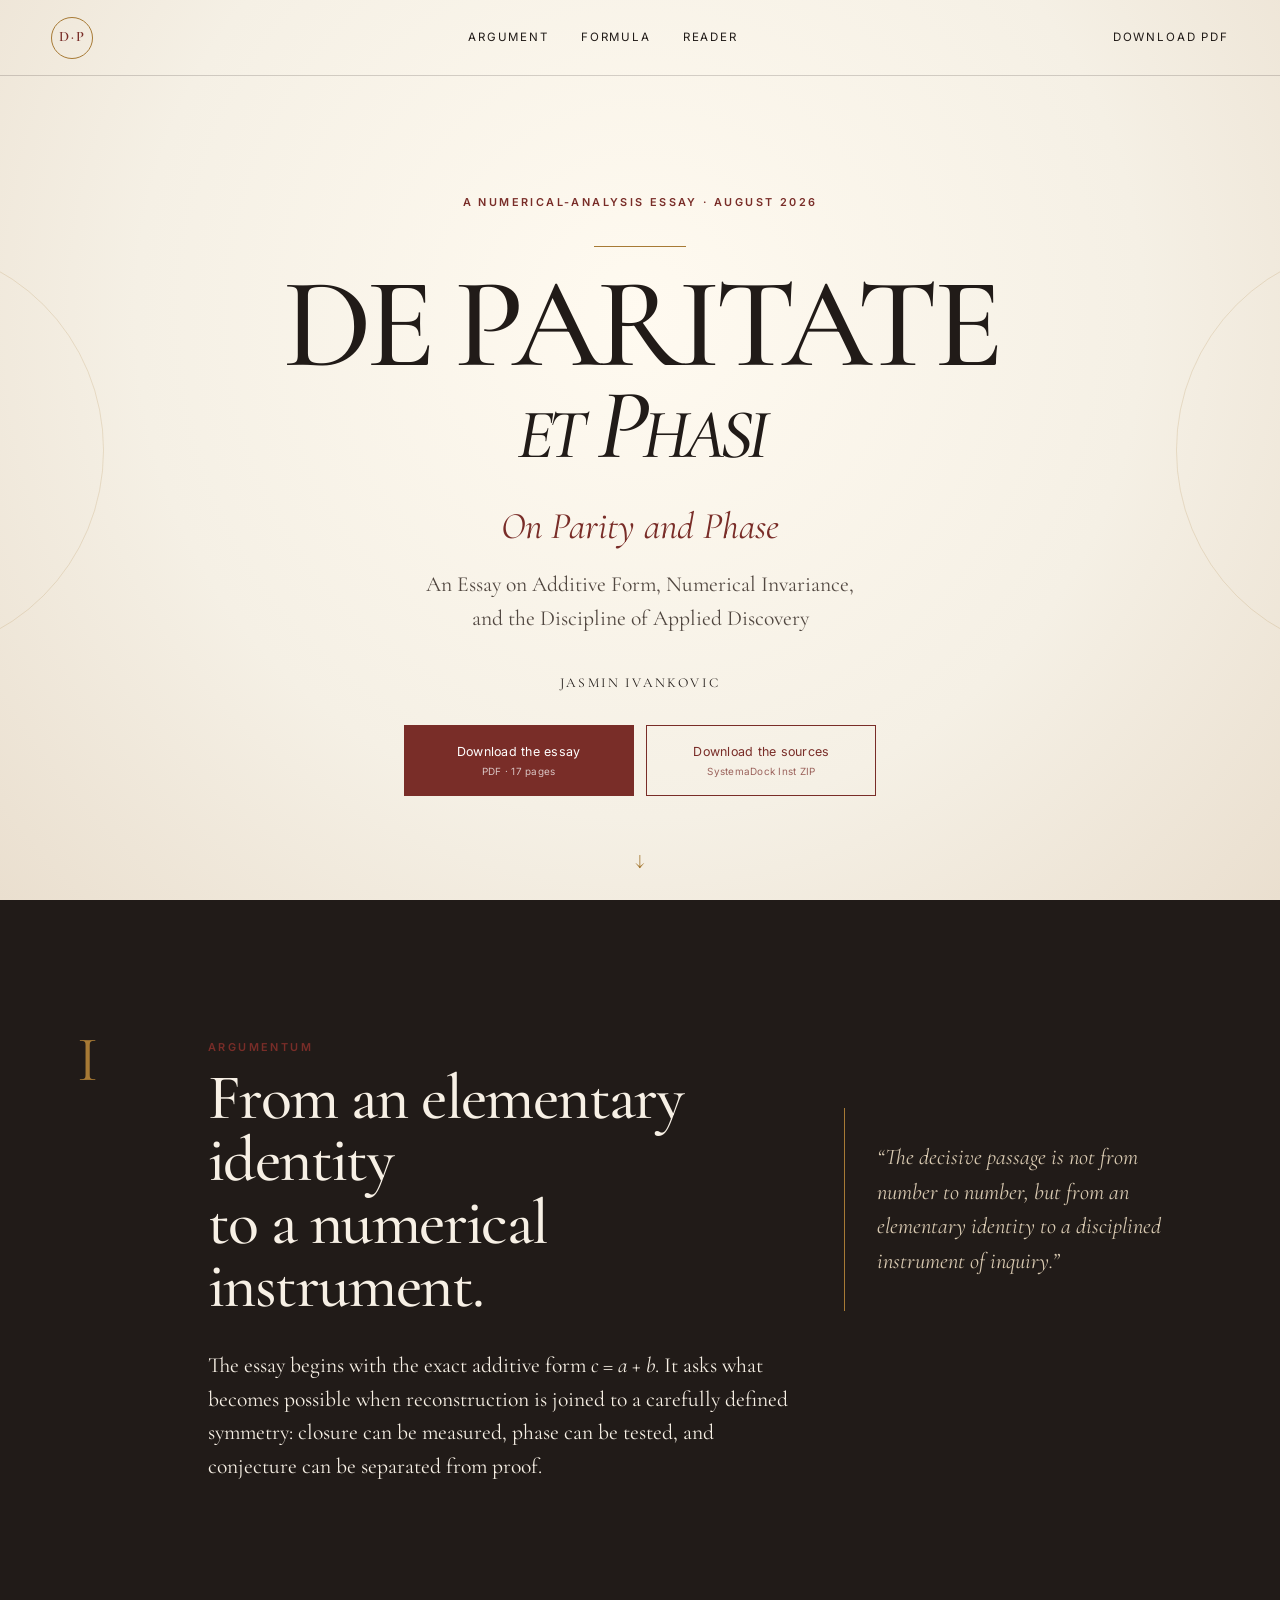
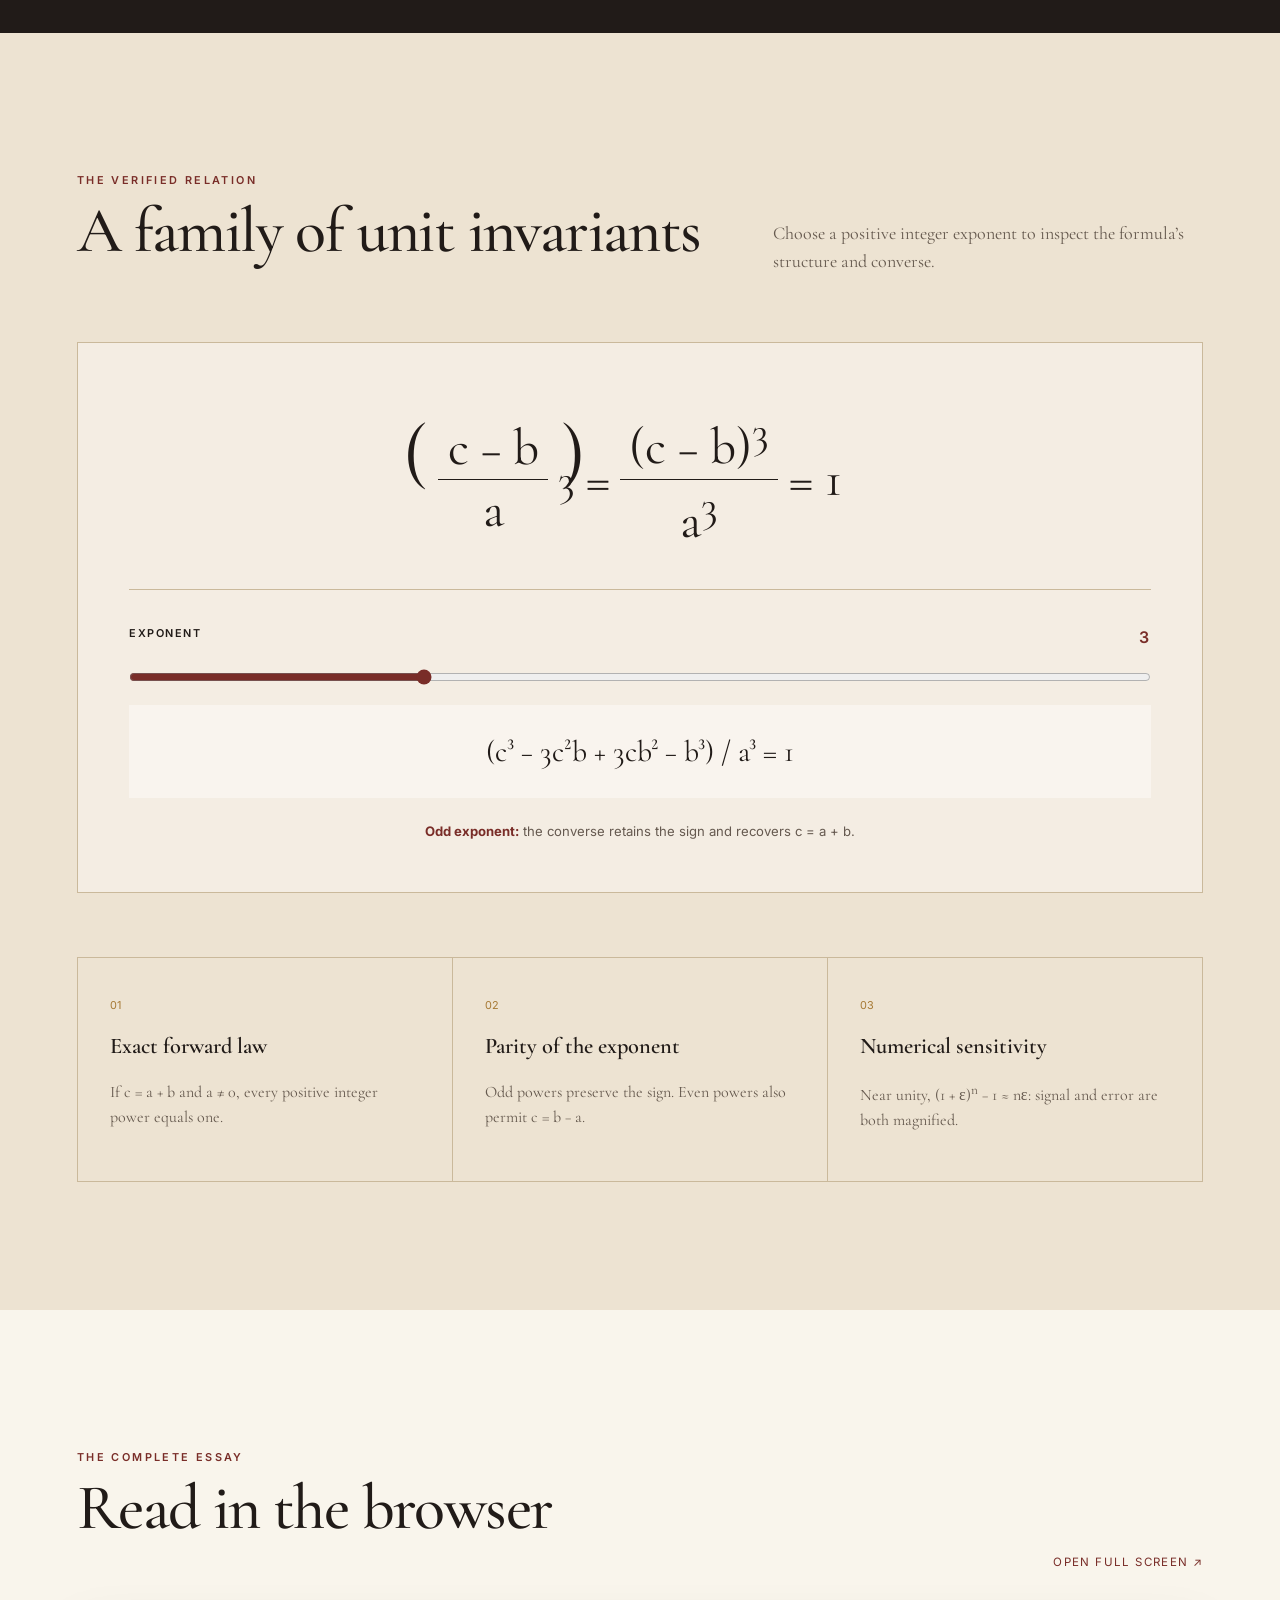
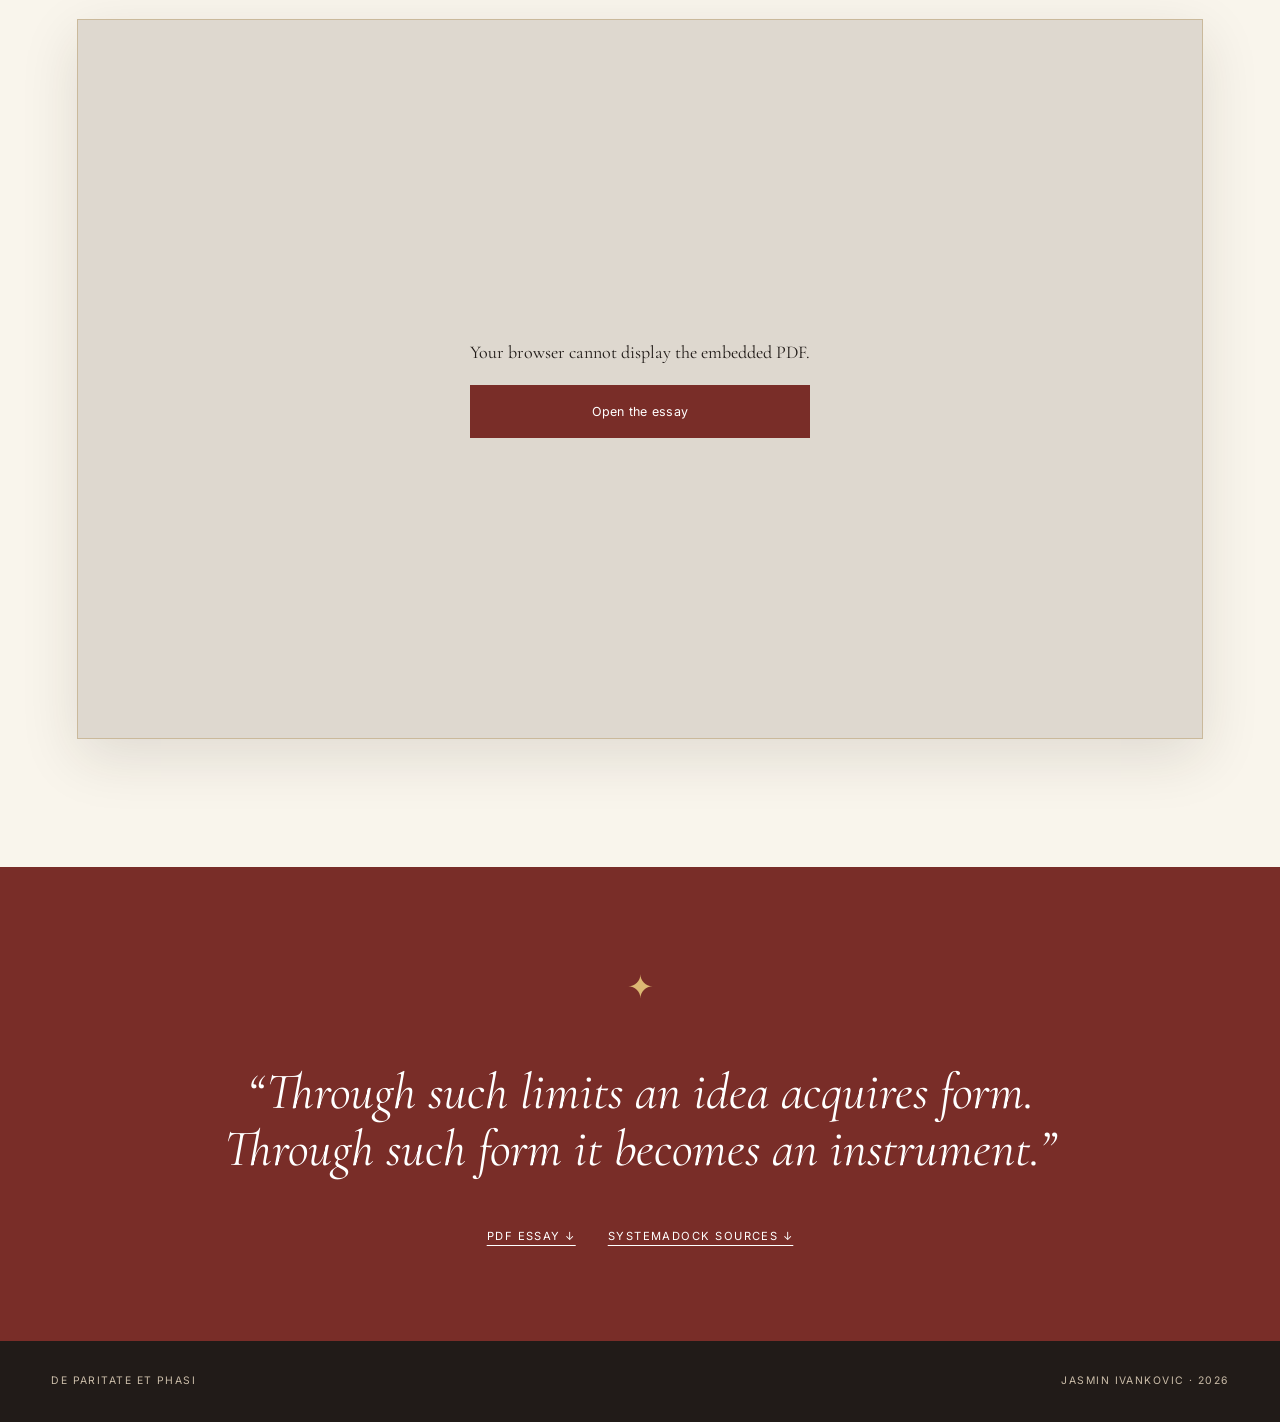
==== index.html @ 32608261 "Publish classical essay reader" ====
<!doctype html>
<html lang="en">
<head>
  <meta charset="utf-8" />
  <meta name="viewport" content="width=device-width, initial-scale=1" />
  <meta name="description" content="De Paritate et Phasi — a numerical-analysis essay by Jasmin Ivankovic." />
  <title>De Paritate et Phasi · Jasmin Ivankovic</title>
  <link rel="stylesheet" href="styles.css" />
</head>
<body>
  <a class="skip" href="#main">Skip to essay</a>
  <header class="masthead">
    <a class="seal" href="#top" aria-label="Return to top">D·P</a>
    <nav aria-label="Primary navigation">
      <a href="#argument">Argument</a>
      <a href="#formula">Formula</a>
      <a href="#reader">Reader</a>
    </nav>
    <a class="small-download" href="De-Paritate-et-Phasi.pdf" download>Download PDF</a>
  </header>

  <main id="main">
    <section class="hero" id="top">
      <p class="eyebrow">A numerical-analysis essay · August 2026</p>
      <div class="rule" aria-hidden="true"></div>
      <h1>De Paritate<br><span>et Phasi</span></h1>
      <p class="translation">On Parity and Phase</p>
      <p class="subtitle">An Essay on Additive Form, Numerical Invariance,<br class="desktop-only" /> and the Discipline of Applied Discovery</p>
      <p class="author">Jasmin Ivankovic</p>
      <div class="hero-actions">
        <a class="button primary" href="De-Paritate-et-Phasi.pdf" download>
          <span>Download the essay</span><small>PDF · 17 pages</small>
        </a>
        <a class="button secondary" href="De-Paritate-et-Phasi_Inst.zip" download>
          <span>Download the sources</span><small>SystemaDock Inst ZIP</small>
        </a>
      </div>
      <a class="scroll-cue" href="#argument" aria-label="Continue to the argument">↓</a>
    </section>

    <section class="argument section" id="argument">
      <div class="section-number">I</div>
      <div class="section-copy">
        <p class="eyebrow">Argumentum</p>
        <h2>From an elementary identity<br />to a numerical instrument.</h2>
        <p class="lead">The essay begins with the exact additive form <em>c = a + b</em>. It asks what becomes possible when reconstruction is joined to a carefully defined symmetry: closure can be measured, phase can be tested, and conjecture can be separated from proof.</p>
      </div>
      <blockquote>
        “The decisive passage is not from number to number, but from an elementary identity to a disciplined instrument of inquiry.”
      </blockquote>
    </section>

    <section class="formula-section section" id="formula">
      <div class="formula-heading">
        <div>
          <p class="eyebrow">The verified relation</p>
          <h2>A family of unit invariants</h2>
        </div>
        <p>Choose a positive integer exponent to inspect the formula’s structure and converse.</p>
      </div>

      <div class="formula-card">
        <div class="formula-display" aria-live="polite">
          <span class="fraction paren"><span>c − b</span><span>a</span></span><sup id="power-label">n</sup>
          <span>=</span>
          <span class="fraction"><span>(c − b)<sup id="power-label-2">n</sup></span><span>a<sup id="power-label-3">n</sup></span></span>
          <span>= 1</span>
        </div>
        <div class="explorer">
          <label for="power">Exponent <output id="power-output" for="power">3</output></label>
          <input id="power" type="range" min="1" max="8" value="3" step="1" />
          <div class="expansion" id="expansion">(c³ − 3c²b + 3cb² − b³) / a³ = 1</div>
          <div class="verdict" id="verdict"><strong>Odd exponent:</strong> the converse retains the sign and recovers c = a + b.</div>
        </div>
      </div>

      <div class="principles">
        <article><span>01</span><h3>Exact forward law</h3><p>If c = a + b and a ≠ 0, every positive integer power equals one.</p></article>
        <article><span>02</span><h3>Parity of the exponent</h3><p>Odd powers preserve the sign. Even powers also permit c = b − a.</p></article>
        <article><span>03</span><h3>Numerical sensitivity</h3><p>Near unity, (1 + ε)<sup>n</sup> − 1 ≈ nε: signal and error are both magnified.</p></article>
      </div>
    </section>

    <section class="reader-section section" id="reader">
      <div class="reader-heading">
        <div><p class="eyebrow">The complete essay</p><h2>Read in the browser</h2></div>
        <a class="text-link" href="De-Paritate-et-Phasi.pdf" target="_blank" rel="noopener">Open full screen ↗</a>
      </div>
      <div class="reader-shell">
        <object data="De-Paritate-et-Phasi.pdf#view=FitH" type="application/pdf" aria-label="De Paritate et Phasi essay PDF">
          <div class="reader-fallback">
            <p>Your browser cannot display the embedded PDF.</p>
            <a class="button primary" href="De-Paritate-et-Phasi.pdf">Open the essay</a>
          </div>
        </object>
      </div>
    </section>

    <section class="closing section">
      <div class="ornament" aria-hidden="true">✦</div>
      <p>“Through such limits an idea acquires form.<br />Through such form it becomes an instrument.”</p>
      <div class="closing-actions">
        <a href="De-Paritate-et-Phasi.pdf" download>PDF Essay ↓</a>
        <a href="De-Paritate-et-Phasi_Inst.zip" download>SystemaDock Sources ↓</a>
      </div>
    </section>
  </main>

  <footer>
    <span>De Paritate et Phasi</span>
    <span>Jasmin Ivankovic · 2026</span>
  </footer>
  <script src="script.js"></script>
</body>
</html>
---- styles.css ----
@import url('https://fonts.googleapis.com/css2?family=Cormorant+Garamond:ital,wght@0,400;0,500;0,600;1,400;1,500&family=Inter:wght@400;500;600&display=swap');

:root{--paper:#f5f0e5;--paper-2:#ede3d2;--ink:#211b18;--red:#792d28;--gold:#a77a35;--line:#cab99b;--serif:'Cormorant Garamond',Georgia,serif;--sans:Inter,Arial,sans-serif}
*{box-sizing:border-box}html{scroll-behavior:smooth}body{margin:0;background:var(--paper);color:var(--ink);font-family:var(--serif);font-size:18px;line-height:1.55}.skip{position:fixed;left:1rem;top:-5rem;background:var(--ink);color:white;padding:.7rem 1rem;z-index:99}.skip:focus{top:1rem}a{color:inherit}.masthead{height:76px;display:flex;align-items:center;justify-content:space-between;padding:0 4vw;border-bottom:1px solid rgba(33,27,24,.18);position:absolute;top:0;width:100%;z-index:5;font-family:var(--sans);font-size:.72rem;text-transform:uppercase;letter-spacing:.16em}.masthead nav{display:flex;gap:2rem}.masthead nav a,.small-download{text-decoration:none}.masthead nav a:hover,.small-download:hover{color:var(--red)}.seal{display:grid;place-items:center;width:42px;height:42px;border:1px solid var(--gold);border-radius:50%;text-decoration:none;font-family:var(--serif);font-weight:600;font-size:.9rem;color:var(--red)}
.hero{min-height:100svh;padding:9rem 7vw 4rem;display:flex;flex-direction:column;align-items:center;text-align:center;justify-content:center;position:relative;background:radial-gradient(circle at 50% 35%,#fffaf0 0,var(--paper) 58%,#eadfcf 100%);overflow:hidden}.hero:before,.hero:after{content:'';position:absolute;width:32vw;height:32vw;border:1px solid rgba(167,122,53,.18);border-radius:50%;top:50%;transform:translateY(-50%)}.hero:before{left:-24vw}.hero:after{right:-24vw}.eyebrow{font-family:var(--sans);text-transform:uppercase;letter-spacing:.22em;font-size:.68rem;color:var(--red);font-weight:600}.rule{width:92px;border-top:1px solid var(--gold);margin:1.5rem 0 2rem}.hero h1{font-size:clamp(4.2rem,10vw,9rem);font-weight:500;line-height:.72;letter-spacing:-.045em;margin:0;text-transform:uppercase;font-variant:small-caps}.hero h1 span{font-size:.78em;font-style:italic;text-transform:none}.translation{font-size:clamp(1.6rem,3vw,2.35rem);font-style:italic;margin:2.1rem 0 .8rem;color:var(--red)}.subtitle{font-size:clamp(1rem,1.7vw,1.35rem);max-width:750px;margin:0;color:#514740}.author{text-transform:uppercase;letter-spacing:.16em;font-size:.85rem;margin:2.3rem 0 2rem}.hero-actions{display:flex;gap:.8rem;justify-content:center;flex-wrap:wrap}.button{min-width:230px;padding:1rem 1.3rem;text-decoration:none;border:1px solid var(--red);display:flex;flex-direction:column;font-family:var(--sans);font-size:.78rem;letter-spacing:.02em;transition:.2s ease}.button small{font-size:.62rem;opacity:.72;margin-top:.18rem}.button.primary{background:var(--red);color:#fff}.button.secondary{color:var(--red)}.button:hover{transform:translateY(-2px);box-shadow:0 8px 24px rgba(55,35,25,.12)}.scroll-cue{position:absolute;bottom:1.4rem;text-decoration:none;font-size:1.4rem;color:var(--gold)}
.section{padding:8rem max(6vw,calc((100vw - 1200px)/2))}.argument{display:grid;grid-template-columns:80px 1.3fr .8fr;gap:4vw;align-items:start;background:#211b18;color:#f7f0e5}.section-number{font-size:4rem;color:var(--gold);line-height:1}.section h2{font-weight:500;font-size:clamp(2.6rem,5vw,4.6rem);line-height:.98;margin:.5rem 0 2rem;letter-spacing:-.025em}.lead{font-size:1.35rem;max-width:680px}.argument blockquote{margin:5rem 0 0;padding:2rem 0 2rem 2rem;border-left:1px solid var(--gold);font-size:1.4rem;font-style:italic;color:#d8c9b1}
.formula-section{background:var(--paper-2)}.formula-heading,.reader-heading{display:flex;justify-content:space-between;align-items:end;gap:2rem;margin-bottom:3rem}.formula-heading>p{max-width:430px;color:#665a4f}.formula-card{border:1px solid var(--line);background:rgba(255,255,255,.36);padding:clamp(1.3rem,4vw,3.3rem)}.formula-display{display:flex;align-items:center;justify-content:center;gap:.65rem;font-size:clamp(1.6rem,4vw,3.5rem);padding:1rem 0 2.5rem;border-bottom:1px solid var(--line);white-space:nowrap}.fraction{display:inline-flex;flex-direction:column;text-align:center;line-height:1.05}.fraction>span:first-child{border-bottom:1px solid;padding:0 .18em .08em}.fraction>span:last-child{padding-top:.08em}.paren:before{content:'(';font-size:1.55em;position:absolute;transform:translate(-.45em,-.1em)}.paren:after{content:')';font-size:1.55em;position:absolute;transform:translate(1.55em,-.1em)}.explorer{padding-top:2.2rem;font-family:var(--sans)}.explorer label{display:flex;justify-content:space-between;text-transform:uppercase;letter-spacing:.14em;font-size:.68rem;font-weight:600}.explorer output{color:var(--red);font-size:1rem}.explorer input{width:100%;accent-color:var(--red);margin:1.2rem 0}.expansion{font-family:var(--serif);font-size:clamp(1.2rem,2.5vw,1.85rem);text-align:center;padding:1.5rem;background:rgba(255,255,255,.38)}.verdict{margin-top:1.4rem;text-align:center;color:#65594f;font-size:.82rem}.verdict strong{color:var(--red)}.principles{display:grid;grid-template-columns:repeat(3,1fr);margin-top:4rem;border-top:1px solid var(--line);border-left:1px solid var(--line)}.principles article{padding:2rem;border-right:1px solid var(--line);border-bottom:1px solid var(--line)}.principles span{color:var(--gold);font-family:var(--sans);font-size:.68rem}.principles h3{font-weight:600;font-size:1.4rem;margin:.7rem 0}.principles p{font-size:1rem;color:#665a4f}
.reader-section{background:#f9f5ec}.text-link{font-family:var(--sans);font-size:.72rem;text-transform:uppercase;letter-spacing:.12em;text-decoration:none;color:var(--red)}.reader-shell{height:min(80vh,900px);border:1px solid var(--line);background:#ded8cf;padding:10px;box-shadow:0 18px 55px rgba(42,31,23,.12)}.reader-shell object{width:100%;height:100%;background:#fff}.reader-fallback{height:100%;display:grid;place-content:center;text-align:center}.closing{text-align:center;background:var(--red);color:#fff;padding-top:6rem;padding-bottom:6rem}.ornament{color:#dcb873;font-size:2rem}.closing p{font-size:clamp(2rem,4vw,3.6rem);line-height:1.1;font-style:italic}.closing-actions{display:flex;justify-content:center;gap:2rem;margin-top:2.5rem;font-family:var(--sans);font-size:.7rem;text-transform:uppercase;letter-spacing:.13em}.closing-actions a{text-underline-offset:5px}footer{display:flex;justify-content:space-between;padding:2rem 4vw;background:#211b18;color:#cbbda9;font-family:var(--sans);font-size:.65rem;text-transform:uppercase;letter-spacing:.14em}
@media(max-width:800px){.masthead nav{display:none}.argument{grid-template-columns:1fr}.section-number{font-size:2rem}.argument blockquote{margin-top:1rem}.formula-heading,.reader-heading{display:block}.principles{grid-template-columns:1fr}.reader-shell{height:70vh}.desktop-only{display:none}}
@media(max-width:520px){body{font-size:16px}.masthead{padding:0 1rem}.small-download{font-size:.58rem}.hero{padding-left:1rem;padding-right:1rem}.hero h1{font-size:3.7rem}.button{width:100%}.section{padding:5rem 1.2rem}.formula-display{font-size:1.45rem;gap:.4rem}.closing-actions{flex-direction:column;gap:1rem}footer{gap:1rem;flex-direction:column;text-align:center}}
@media(prefers-reduced-motion:reduce){html{scroll-behavior:auto}.button{transition:none}}
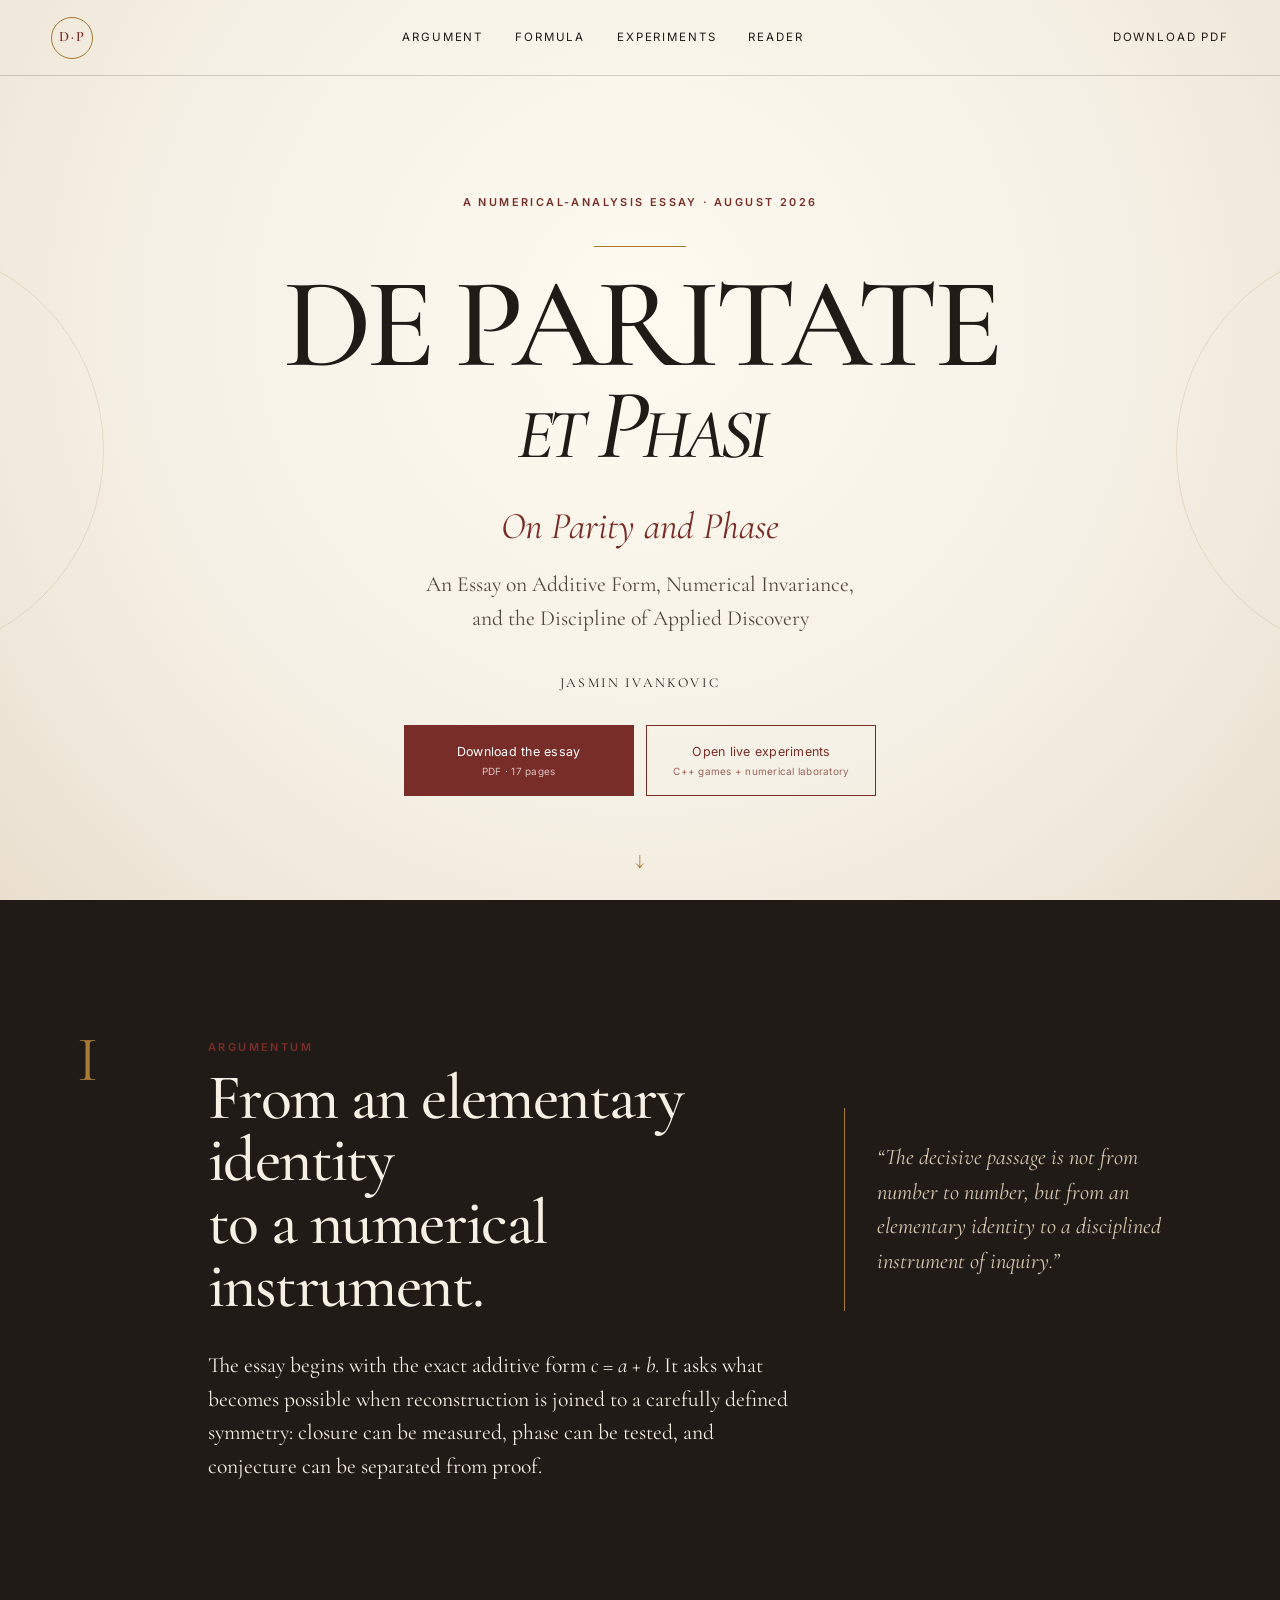
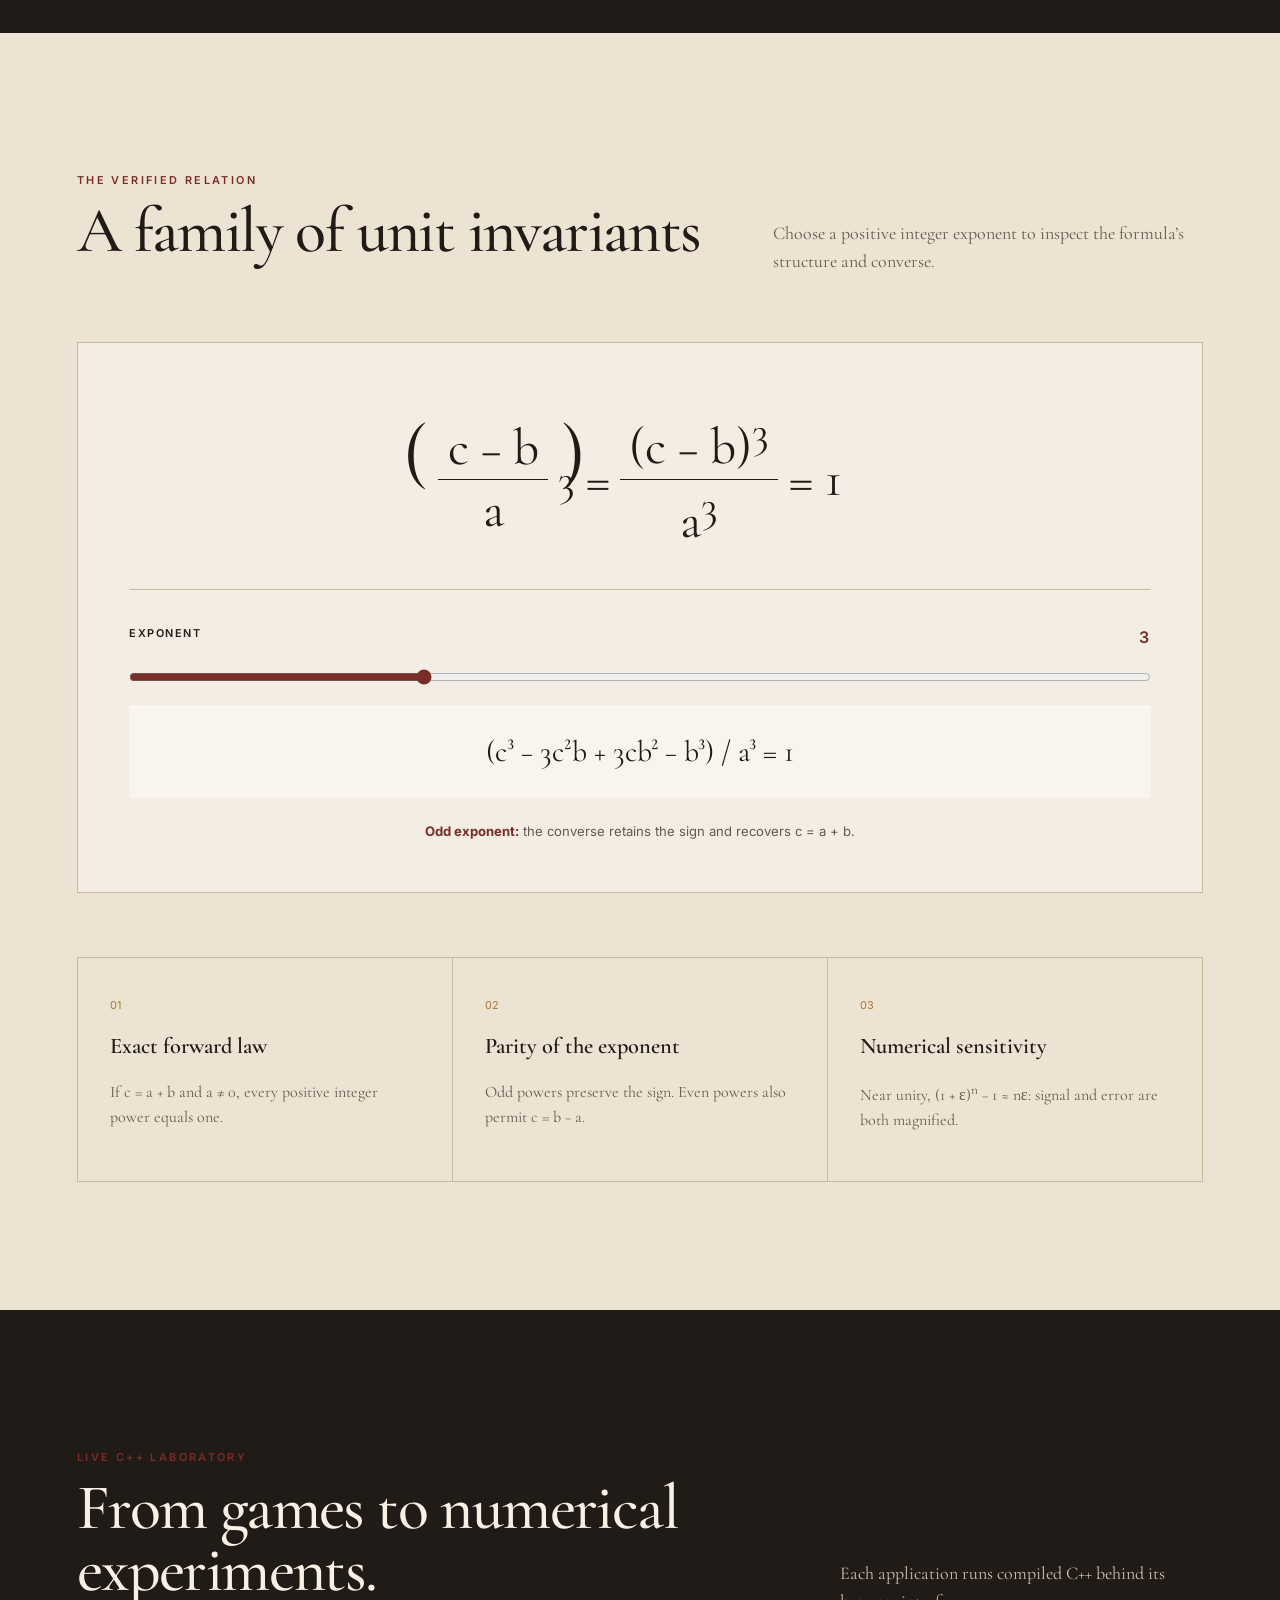
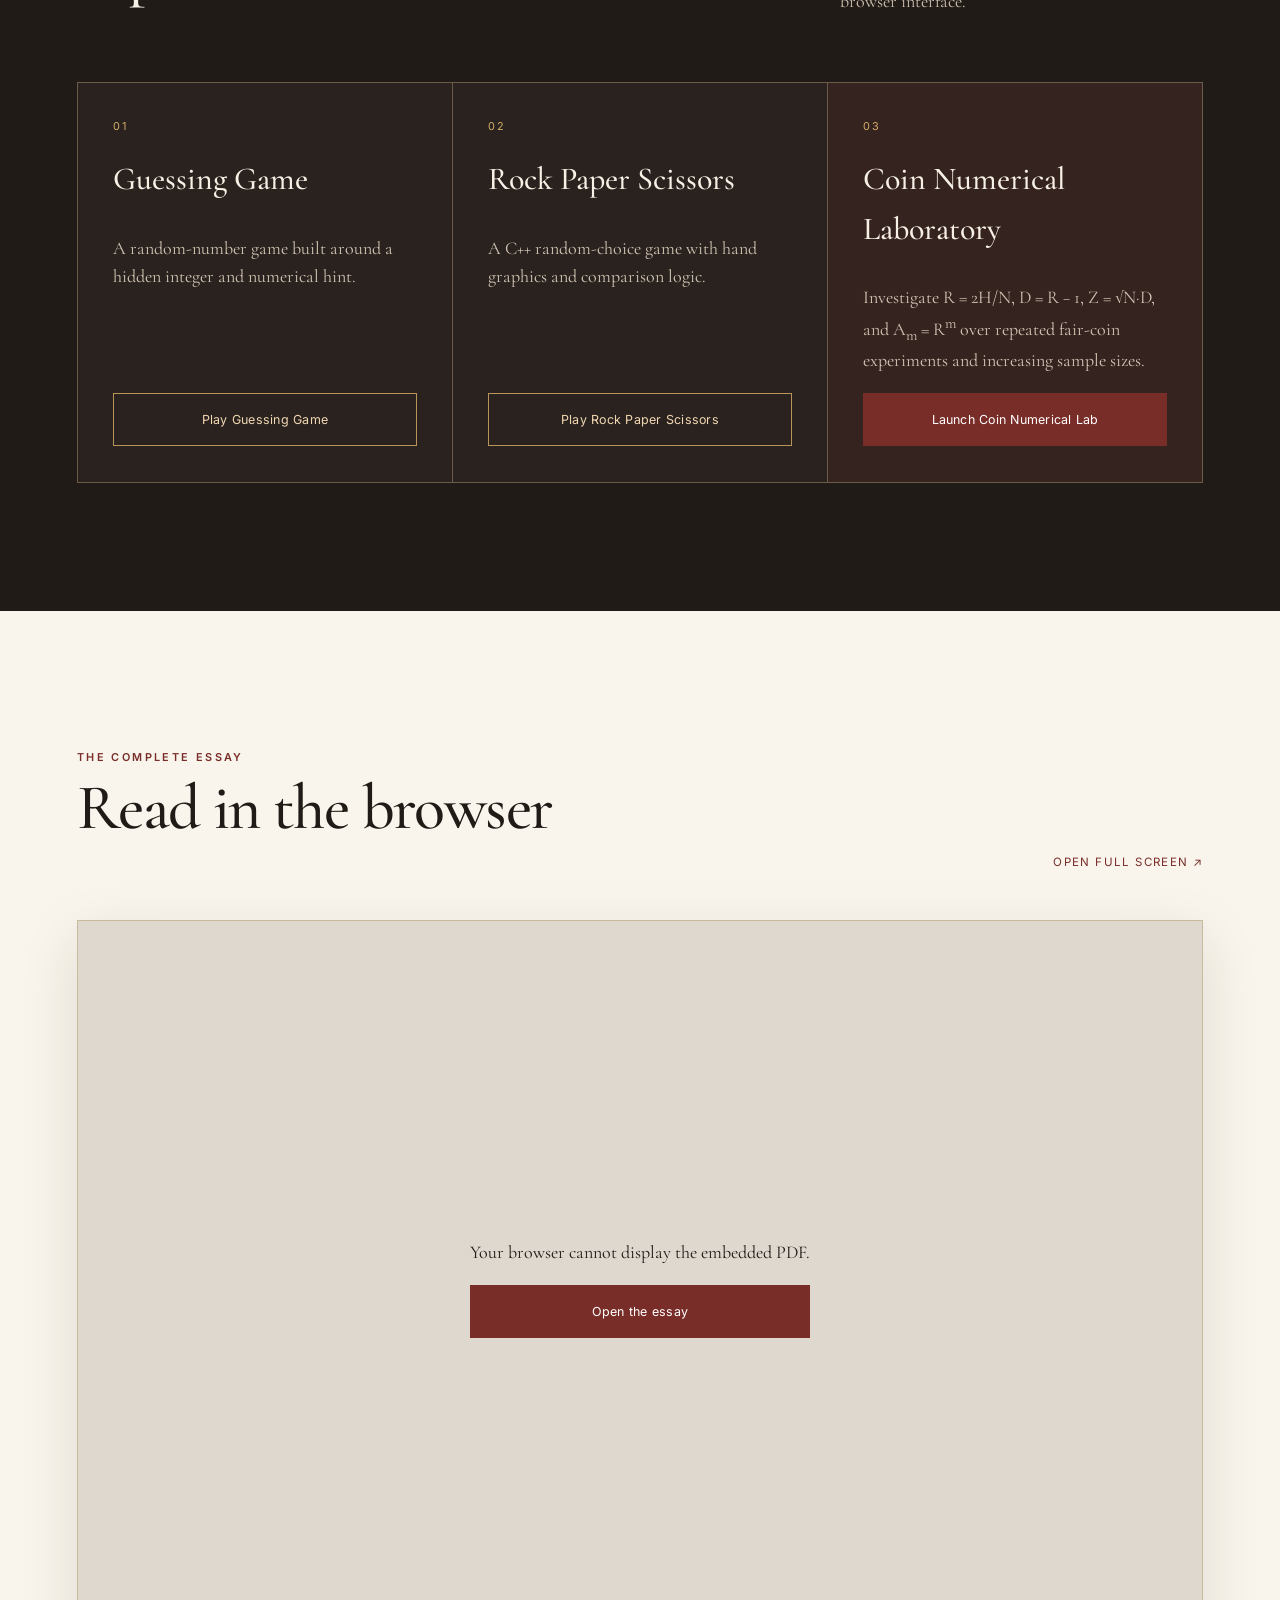
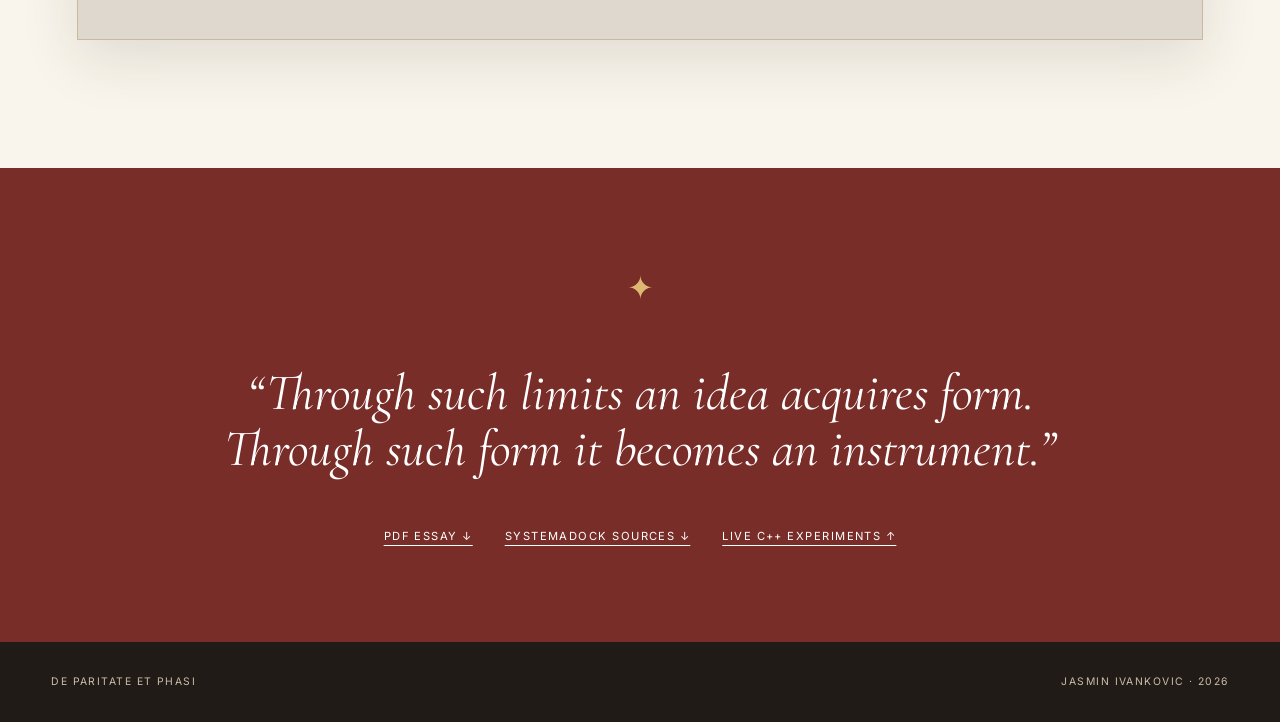
==== commit 709dcadd: "Add live C++ experiment hub" ====
--- a/index.html
+++ b/index.html
@@ -1,115 +1 @@
-<!doctype html>
-<html lang="en">
-<head>
-  <meta charset="utf-8" />
-  <meta name="viewport" content="width=device-width, initial-scale=1" />
-  <meta name="description" content="De Paritate et Phasi — a numerical-analysis essay by Jasmin Ivankovic." />
-  <title>De Paritate et Phasi · Jasmin Ivankovic</title>
-  <link rel="stylesheet" href="styles.css" />
-</head>
-<body>
-  <a class="skip" href="#main">Skip to essay</a>
-  <header class="masthead">
-    <a class="seal" href="#top" aria-label="Return to top">D·P</a>
-    <nav aria-label="Primary navigation">
-      <a href="#argument">Argument</a>
-      <a href="#formula">Formula</a>
-      <a href="#reader">Reader</a>
-    </nav>
-    <a class="small-download" href="De-Paritate-et-Phasi.pdf" download>Download PDF</a>
-  </header>
-
-  <main id="main">
-    <section class="hero" id="top">
-      <p class="eyebrow">A numerical-analysis essay · August 2026</p>
-      <div class="rule" aria-hidden="true"></div>
-      <h1>De Paritate<br><span>et Phasi</span></h1>
-      <p class="translation">On Parity and Phase</p>
-      <p class="subtitle">An Essay on Additive Form, Numerical Invariance,<br class="desktop-only" /> and the Discipline of Applied Discovery</p>
-      <p class="author">Jasmin Ivankovic</p>
-      <div class="hero-actions">
-        <a class="button primary" href="De-Paritate-et-Phasi.pdf" download>
-          <span>Download the essay</span><small>PDF · 17 pages</small>
-        </a>
-        <a class="button secondary" href="De-Paritate-et-Phasi_Inst.zip" download>
-          <span>Download the sources</span><small>SystemaDock Inst ZIP</small>
-        </a>
-      </div>
-      <a class="scroll-cue" href="#argument" aria-label="Continue to the argument">↓</a>
-    </section>
-
-    <section class="argument section" id="argument">
-      <div class="section-number">I</div>
-      <div class="section-copy">
-        <p class="eyebrow">Argumentum</p>
-        <h2>From an elementary identity<br />to a numerical instrument.</h2>
-        <p class="lead">The essay begins with the exact additive form <em>c = a + b</em>. It asks what becomes possible when reconstruction is joined to a carefully defined symmetry: closure can be measured, phase can be tested, and conjecture can be separated from proof.</p>
-      </div>
-      <blockquote>
-        “The decisive passage is not from number to number, but from an elementary identity to a disciplined instrument of inquiry.”
-      </blockquote>
-    </section>
-
-    <section class="formula-section section" id="formula">
-      <div class="formula-heading">
-        <div>
-          <p class="eyebrow">The verified relation</p>
-          <h2>A family of unit invariants</h2>
-        </div>
-        <p>Choose a positive integer exponent to inspect the formula’s structure and converse.</p>
-      </div>
-
-      <div class="formula-card">
-        <div class="formula-display" aria-live="polite">
-          <span class="fraction paren"><span>c − b</span><span>a</span></span><sup id="power-label">n</sup>
-          <span>=</span>
-          <span class="fraction"><span>(c − b)<sup id="power-label-2">n</sup></span><span>a<sup id="power-label-3">n</sup></span></span>
-          <span>= 1</span>
-        </div>
-        <div class="explorer">
-          <label for="power">Exponent <output id="power-output" for="power">3</output></label>
-          <input id="power" type="range" min="1" max="8" value="3" step="1" />
-          <div class="expansion" id="expansion">(c³ − 3c²b + 3cb² − b³) / a³ = 1</div>
-          <div class="verdict" id="verdict"><strong>Odd exponent:</strong> the converse retains the sign and recovers c = a + b.</div>
-        </div>
-      </div>
-
-      <div class="principles">
-        <article><span>01</span><h3>Exact forward law</h3><p>If c = a + b and a ≠ 0, every positive integer power equals one.</p></article>
-        <article><span>02</span><h3>Parity of the exponent</h3><p>Odd powers preserve the sign. Even powers also permit c = b − a.</p></article>
-        <article><span>03</span><h3>Numerical sensitivity</h3><p>Near unity, (1 + ε)<sup>n</sup> − 1 ≈ nε: signal and error are both magnified.</p></article>
-      </div>
-    </section>
-
-    <section class="reader-section section" id="reader">
-      <div class="reader-heading">
-        <div><p class="eyebrow">The complete essay</p><h2>Read in the browser</h2></div>
-        <a class="text-link" href="De-Paritate-et-Phasi.pdf" target="_blank" rel="noopener">Open full screen ↗</a>
-      </div>
-      <div class="reader-shell">
-        <object data="De-Paritate-et-Phasi.pdf#view=FitH" type="application/pdf" aria-label="De Paritate et Phasi essay PDF">
-          <div class="reader-fallback">
-            <p>Your browser cannot display the embedded PDF.</p>
-            <a class="button primary" href="De-Paritate-et-Phasi.pdf">Open the essay</a>
-          </div>
-        </object>
-      </div>
-    </section>
-
-    <section class="closing section">
-      <div class="ornament" aria-hidden="true">✦</div>
-      <p>“Through such limits an idea acquires form.<br />Through such form it becomes an instrument.”</p>
-      <div class="closing-actions">
-        <a href="De-Paritate-et-Phasi.pdf" download>PDF Essay ↓</a>
-        <a href="De-Paritate-et-Phasi_Inst.zip" download>SystemaDock Sources ↓</a>
-      </div>
-    </section>
-  </main>
-
-  <footer>
-    <span>De Paritate et Phasi</span>
-    <span>Jasmin Ivankovic · 2026</span>
-  </footer>
-  <script src="script.js"></script>
-</body>
-</html>
+<!doctype html><html lang="en"><head><meta charset="utf-8"/><meta name="viewport" content="width=device-width,initial-scale=1"/><meta name="description" content="De Paritate et Phasi — numerical analysis essay and live C++ experiments by Jasmin Ivankovic."/><title>De Paritate et Phasi · Jasmin Ivankovic</title><link rel="stylesheet" href="styles.css"/></head><body><a class="skip" href="#main">Skip to essay</a><header class="masthead"><a class="seal" href="#top">D·P</a><nav><a href="#argument">Argument</a><a href="#formula">Formula</a><a href="#experiments">Experiments</a><a href="#reader">Reader</a></nav><a class="small-download" href="De-Paritate-et-Phasi.pdf" download>Download PDF</a></header><main id="main"><section class="hero" id="top"><p class="eyebrow">A numerical-analysis essay · August 2026</p><div class="rule"></div><h1>De Paritate<br><span>et Phasi</span></h1><p class="translation">On Parity and Phase</p><p class="subtitle">An Essay on Additive Form, Numerical Invariance,<br class="desktop-only"/> and the Discipline of Applied Discovery</p><p class="author">Jasmin Ivankovic</p><div class="hero-actions"><a class="button primary" href="De-Paritate-et-Phasi.pdf" download><span>Download the essay</span><small>PDF · 17 pages</small></a><a class="button secondary" href="#experiments"><span>Open live experiments</span><small>C++ games + numerical laboratory</small></a></div><a class="scroll-cue" href="#argument">↓</a></section><section class="argument section" id="argument"><div class="section-number">I</div><div class="section-copy"><p class="eyebrow">Argumentum</p><h2>From an elementary identity<br/>to a numerical instrument.</h2><p class="lead">The essay begins with the exact additive form <em>c = a + b</em>. It asks what becomes possible when reconstruction is joined to a carefully defined symmetry: closure can be measured, phase can be tested, and conjecture can be separated from proof.</p></div><blockquote>“The decisive passage is not from number to number, but from an elementary identity to a disciplined instrument of inquiry.”</blockquote></section><section class="formula-section section" id="formula"><div class="formula-heading"><div><p class="eyebrow">The verified relation</p><h2>A family of unit invariants</h2></div><p>Choose a positive integer exponent to inspect the formula’s structure and converse.</p></div><div class="formula-card"><div class="formula-display"><span class="fraction paren"><span>c − b</span><span>a</span></span><sup id="power-label">n</sup><span>=</span><span class="fraction"><span>(c − b)<sup id="power-label-2">n</sup></span><span>a<sup id="power-label-3">n</sup></span></span><span>= 1</span></div><div class="explorer"><label for="power">Exponent <output id="power-output">3</output></label><input id="power" type="range" min="1" max="8" value="3" step="1"/><div class="expansion" id="expansion">(c³ − 3c²b + 3cb² − b³) / a³ = 1</div><div class="verdict" id="verdict"><strong>Odd exponent:</strong> the converse retains the sign and recovers c = a + b.</div></div></div><div class="principles"><article><span>01</span><h3>Exact forward law</h3><p>If c = a + b and a ≠ 0, every positive integer power equals one.</p></article><article><span>02</span><h3>Parity of the exponent</h3><p>Odd powers preserve the sign. Even powers also permit c = b − a.</p></article><article><span>03</span><h3>Numerical sensitivity</h3><p>Near unity, (1 + ε)<sup>n</sup> − 1 ≈ nε: signal and error are both magnified.</p></article></div></section><section class="experiments-section section" id="experiments"><div class="formula-heading"><div><p class="eyebrow">Live C++ laboratory</p><h2>From games to numerical experiments.</h2></div><p>Each application runs compiled C++ behind its browser interface.</p></div><div class="experiment-grid"><article class="experiment-card"><span class="experiment-number">01</span><h3>Guessing Game</h3><p>A random-number game built around a hidden integer and numerical hint.</p><a class="button secondary" href="https://guessing-game.onrender.com" target="_blank" rel="noopener">Play Guessing Game</a></article><article class="experiment-card"><span class="experiment-number">02</span><h3>Rock Paper Scissors</h3><p>A C++ random-choice game with hand graphics and comparison logic.</p><a class="button secondary" href="https://rock-paper-scissors.onrender.com" target="_blank" rel="noopener">Play Rock Paper Scissors</a></article><article class="experiment-card featured"><span class="experiment-number">03</span><h3>Coin Numerical Laboratory</h3><p>Investigate R = 2H/N, D = R − 1, Z = √N·D, and A<sub>m</sub> = R<sup>m</sup> over repeated fair-coin experiments and increasing sample sizes.</p><a class="button primary" href="https://coin-numerical-lab.onrender.com" target="_blank" rel="noopener">Launch Coin Numerical Lab</a></article></div></section><section class="reader-section section" id="reader"><div class="reader-heading"><div><p class="eyebrow">The complete essay</p><h2>Read in the browser</h2></div><a class="text-link" href="De-Paritate-et-Phasi.pdf" target="_blank" rel="noopener">Open full screen ↗</a></div><div class="reader-shell"><object data="De-Paritate-et-Phasi.pdf#view=FitH" type="application/pdf"><div class="reader-fallback"><p>Your browser cannot display the embedded PDF.</p><a class="button primary" href="De-Paritate-et-Phasi.pdf">Open the essay</a></div></object></div></section><section class="closing section"><div class="ornament">✦</div><p>“Through such limits an idea acquires form.<br/>Through such form it becomes an instrument.”</p><div class="closing-actions"><a href="De-Paritate-et-Phasi.pdf" download>PDF Essay ↓</a><a href="De-Paritate-et-Phasi_Inst.zip" download>SystemaDock Sources ↓</a><a href="#experiments">Live C++ Experiments ↑</a></div></section></main><footer><span>De Paritate et Phasi</span><span>Jasmin Ivankovic · 2026</span></footer><script src="script.js"></script></body></html>
--- a/styles.css
+++ b/styles.css
@@ -1,11 +1,2 @@
 @import url('https://fonts.googleapis.com/css2?family=Cormorant+Garamond:ital,wght@0,400;0,500;0,600;1,400;1,500&family=Inter:wght@400;500;600&display=swap');
-
-:root{--paper:#f5f0e5;--paper-2:#ede3d2;--ink:#211b18;--red:#792d28;--gold:#a77a35;--line:#cab99b;--serif:'Cormorant Garamond',Georgia,serif;--sans:Inter,Arial,sans-serif}
-*{box-sizing:border-box}html{scroll-behavior:smooth}body{margin:0;background:var(--paper);color:var(--ink);font-family:var(--serif);font-size:18px;line-height:1.55}.skip{position:fixed;left:1rem;top:-5rem;background:var(--ink);color:white;padding:.7rem 1rem;z-index:99}.skip:focus{top:1rem}a{color:inherit}.masthead{height:76px;display:flex;align-items:center;justify-content:space-between;padding:0 4vw;border-bottom:1px solid rgba(33,27,24,.18);position:absolute;top:0;width:100%;z-index:5;font-family:var(--sans);font-size:.72rem;text-transform:uppercase;letter-spacing:.16em}.masthead nav{display:flex;gap:2rem}.masthead nav a,.small-download{text-decoration:none}.masthead nav a:hover,.small-download:hover{color:var(--red)}.seal{display:grid;place-items:center;width:42px;height:42px;border:1px solid var(--gold);border-radius:50%;text-decoration:none;font-family:var(--serif);font-weight:600;font-size:.9rem;color:var(--red)}
-.hero{min-height:100svh;padding:9rem 7vw 4rem;display:flex;flex-direction:column;align-items:center;text-align:center;justify-content:center;position:relative;background:radial-gradient(circle at 50% 35%,#fffaf0 0,var(--paper) 58%,#eadfcf 100%);overflow:hidden}.hero:before,.hero:after{content:'';position:absolute;width:32vw;height:32vw;border:1px solid rgba(167,122,53,.18);border-radius:50%;top:50%;transform:translateY(-50%)}.hero:before{left:-24vw}.hero:after{right:-24vw}.eyebrow{font-family:var(--sans);text-transform:uppercase;letter-spacing:.22em;font-size:.68rem;color:var(--red);font-weight:600}.rule{width:92px;border-top:1px solid var(--gold);margin:1.5rem 0 2rem}.hero h1{font-size:clamp(4.2rem,10vw,9rem);font-weight:500;line-height:.72;letter-spacing:-.045em;margin:0;text-transform:uppercase;font-variant:small-caps}.hero h1 span{font-size:.78em;font-style:italic;text-transform:none}.translation{font-size:clamp(1.6rem,3vw,2.35rem);font-style:italic;margin:2.1rem 0 .8rem;color:var(--red)}.subtitle{font-size:clamp(1rem,1.7vw,1.35rem);max-width:750px;margin:0;color:#514740}.author{text-transform:uppercase;letter-spacing:.16em;font-size:.85rem;margin:2.3rem 0 2rem}.hero-actions{display:flex;gap:.8rem;justify-content:center;flex-wrap:wrap}.button{min-width:230px;padding:1rem 1.3rem;text-decoration:none;border:1px solid var(--red);display:flex;flex-direction:column;font-family:var(--sans);font-size:.78rem;letter-spacing:.02em;transition:.2s ease}.button small{font-size:.62rem;opacity:.72;margin-top:.18rem}.button.primary{background:var(--red);color:#fff}.button.secondary{color:var(--red)}.button:hover{transform:translateY(-2px);box-shadow:0 8px 24px rgba(55,35,25,.12)}.scroll-cue{position:absolute;bottom:1.4rem;text-decoration:none;font-size:1.4rem;color:var(--gold)}
-.section{padding:8rem max(6vw,calc((100vw - 1200px)/2))}.argument{display:grid;grid-template-columns:80px 1.3fr .8fr;gap:4vw;align-items:start;background:#211b18;color:#f7f0e5}.section-number{font-size:4rem;color:var(--gold);line-height:1}.section h2{font-weight:500;font-size:clamp(2.6rem,5vw,4.6rem);line-height:.98;margin:.5rem 0 2rem;letter-spacing:-.025em}.lead{font-size:1.35rem;max-width:680px}.argument blockquote{margin:5rem 0 0;padding:2rem 0 2rem 2rem;border-left:1px solid var(--gold);font-size:1.4rem;font-style:italic;color:#d8c9b1}
-.formula-section{background:var(--paper-2)}.formula-heading,.reader-heading{display:flex;justify-content:space-between;align-items:end;gap:2rem;margin-bottom:3rem}.formula-heading>p{max-width:430px;color:#665a4f}.formula-card{border:1px solid var(--line);background:rgba(255,255,255,.36);padding:clamp(1.3rem,4vw,3.3rem)}.formula-display{display:flex;align-items:center;justify-content:center;gap:.65rem;font-size:clamp(1.6rem,4vw,3.5rem);padding:1rem 0 2.5rem;border-bottom:1px solid var(--line);white-space:nowrap}.fraction{display:inline-flex;flex-direction:column;text-align:center;line-height:1.05}.fraction>span:first-child{border-bottom:1px solid;padding:0 .18em .08em}.fraction>span:last-child{padding-top:.08em}.paren:before{content:'(';font-size:1.55em;position:absolute;transform:translate(-.45em,-.1em)}.paren:after{content:')';font-size:1.55em;position:absolute;transform:translate(1.55em,-.1em)}.explorer{padding-top:2.2rem;font-family:var(--sans)}.explorer label{display:flex;justify-content:space-between;text-transform:uppercase;letter-spacing:.14em;font-size:.68rem;font-weight:600}.explorer output{color:var(--red);font-size:1rem}.explorer input{width:100%;accent-color:var(--red);margin:1.2rem 0}.expansion{font-family:var(--serif);font-size:clamp(1.2rem,2.5vw,1.85rem);text-align:center;padding:1.5rem;background:rgba(255,255,255,.38)}.verdict{margin-top:1.4rem;text-align:center;color:#65594f;font-size:.82rem}.verdict strong{color:var(--red)}.principles{display:grid;grid-template-columns:repeat(3,1fr);margin-top:4rem;border-top:1px solid var(--line);border-left:1px solid var(--line)}.principles article{padding:2rem;border-right:1px solid var(--line);border-bottom:1px solid var(--line)}.principles span{color:var(--gold);font-family:var(--sans);font-size:.68rem}.principles h3{font-weight:600;font-size:1.4rem;margin:.7rem 0}.principles p{font-size:1rem;color:#665a4f}
-.reader-section{background:#f9f5ec}.text-link{font-family:var(--sans);font-size:.72rem;text-transform:uppercase;letter-spacing:.12em;text-decoration:none;color:var(--red)}.reader-shell{height:min(80vh,900px);border:1px solid var(--line);background:#ded8cf;padding:10px;box-shadow:0 18px 55px rgba(42,31,23,.12)}.reader-shell object{width:100%;height:100%;background:#fff}.reader-fallback{height:100%;display:grid;place-content:center;text-align:center}.closing{text-align:center;background:var(--red);color:#fff;padding-top:6rem;padding-bottom:6rem}.ornament{color:#dcb873;font-size:2rem}.closing p{font-size:clamp(2rem,4vw,3.6rem);line-height:1.1;font-style:italic}.closing-actions{display:flex;justify-content:center;gap:2rem;margin-top:2.5rem;font-family:var(--sans);font-size:.7rem;text-transform:uppercase;letter-spacing:.13em}.closing-actions a{text-underline-offset:5px}footer{display:flex;justify-content:space-between;padding:2rem 4vw;background:#211b18;color:#cbbda9;font-family:var(--sans);font-size:.65rem;text-transform:uppercase;letter-spacing:.14em}
-@media(max-width:800px){.masthead nav{display:none}.argument{grid-template-columns:1fr}.section-number{font-size:2rem}.argument blockquote{margin-top:1rem}.formula-heading,.reader-heading{display:block}.principles{grid-template-columns:1fr}.reader-shell{height:70vh}.desktop-only{display:none}}
-@media(max-width:520px){body{font-size:16px}.masthead{padding:0 1rem}.small-download{font-size:.58rem}.hero{padding-left:1rem;padding-right:1rem}.hero h1{font-size:3.7rem}.button{width:100%}.section{padding:5rem 1.2rem}.formula-display{font-size:1.45rem;gap:.4rem}.closing-actions{flex-direction:column;gap:1rem}footer{gap:1rem;flex-direction:column;text-align:center}}
-@media(prefers-reduced-motion:reduce){html{scroll-behavior:auto}.button{transition:none}}
+:root{--paper:#f5f0e5;--paper-2:#ede3d2;--ink:#211b18;--red:#792d28;--gold:#a77a35;--line:#cab99b;--serif:'Cormorant Garamond',Georgia,serif;--sans:Inter,Arial,sans-serif}*{box-sizing:border-box}html{scroll-behavior:smooth}body{margin:0;background:var(--paper);color:var(--ink);font-family:var(--serif);font-size:18px;line-height:1.55}.skip{position:fixed;left:1rem;top:-5rem;background:var(--ink);color:white;padding:.7rem 1rem;z-index:99}.skip:focus{top:1rem}a{color:inherit}.masthead{height:76px;display:flex;align-items:center;justify-content:space-between;padding:0 4vw;border-bottom:1px solid rgba(33,27,24,.18);position:absolute;top:0;width:100%;z-index:5;font-family:var(--sans);font-size:.72rem;text-transform:uppercase;letter-spacing:.16em}.masthead nav{display:flex;gap:2rem}.masthead nav a,.small-download{text-decoration:none}.masthead nav a:hover,.small-download:hover{color:var(--red)}.seal{display:grid;place-items:center;width:42px;height:42px;border:1px solid var(--gold);border-radius:50%;text-decoration:none;font-family:var(--serif);font-weight:600;font-size:.9rem;color:var(--red)}.hero{min-height:100svh;padding:9rem 7vw 4rem;display:flex;flex-direction:column;align-items:center;text-align:center;justify-content:center;position:relative;background:radial-gradient(circle at 50% 35%,#fffaf0 0,var(--paper) 58%,#eadfcf 100%);overflow:hidden}.hero:before,.hero:after{content:'';position:absolute;width:32vw;height:32vw;border:1px solid rgba(167,122,53,.18);border-radius:50%;top:50%;transform:translateY(-50%)}.hero:before{left:-24vw}.hero:after{right:-24vw}.eyebrow{font-family:var(--sans);text-transform:uppercase;letter-spacing:.22em;font-size:.68rem;color:var(--red);font-weight:600}.rule{width:92px;border-top:1px solid var(--gold);margin:1.5rem 0 2rem}.hero h1{font-size:clamp(4.2rem,10vw,9rem);font-weight:500;line-height:.72;letter-spacing:-.045em;margin:0;text-transform:uppercase;font-variant:small-caps}.hero h1 span{font-size:.78em;font-style:italic;text-transform:none}.translation{font-size:clamp(1.6rem,3vw,2.35rem);font-style:italic;margin:2.1rem 0 .8rem;color:var(--red)}.subtitle{font-size:clamp(1rem,1.7vw,1.35rem);max-width:750px;margin:0;color:#514740}.author{text-transform:uppercase;letter-spacing:.16em;font-size:.85rem;margin:2.3rem 0 2rem}.hero-actions{display:flex;gap:.8rem;justify-content:center;flex-wrap:wrap}.button{min-width:230px;padding:1rem 1.3rem;text-decoration:none;border:1px solid var(--red);display:flex;flex-direction:column;font-family:var(--sans);font-size:.78rem;letter-spacing:.02em;transition:.2s ease}.button small{font-size:.62rem;opacity:.72;margin-top:.18rem}.button.primary{background:var(--red);color:#fff}.button.secondary{color:var(--red)}.button:hover{transform:translateY(-2px);box-shadow:0 8px 24px rgba(55,35,25,.12)}.scroll-cue{position:absolute;bottom:1.4rem;text-decoration:none;font-size:1.4rem;color:var(--gold)}.section{padding:8rem max(6vw,calc((100vw - 1200px)/2))}.argument{display:grid;grid-template-columns:80px 1.3fr .8fr;gap:4vw;align-items:start;background:#211b18;color:#f7f0e5}.section-number{font-size:4rem;color:var(--gold);line-height:1}.section h2{font-weight:500;font-size:clamp(2.6rem,5vw,4.6rem);line-height:.98;margin:.5rem 0 2rem;letter-spacing:-.025em}.lead{font-size:1.35rem;max-width:680px}.argument blockquote{margin:5rem 0 0;padding:2rem 0 2rem 2rem;border-left:1px solid var(--gold);font-size:1.4rem;font-style:italic;color:#d8c9b1}.formula-section{background:var(--paper-2)}.formula-heading,.reader-heading{display:flex;justify-content:space-between;align-items:end;gap:2rem;margin-bottom:3rem}.formula-heading>p{max-width:430px;color:#665a4f}.formula-card{border:1px solid var(--line);background:rgba(255,255,255,.36);padding:clamp(1.3rem,4vw,3.3rem)}.formula-display{display:flex;align-items:center;justify-content:center;gap:.65rem;font-size:clamp(1.6rem,4vw,3.5rem);padding:1rem 0 2.5rem;border-bottom:1px solid var(--line);white-space:nowrap}.fraction{display:inline-flex;flex-direction:column;text-align:center;line-height:1.05}.fraction>span:first-child{border-bottom:1px solid;padding:0 .18em .08em}.fraction>span:last-child{padding-top:.08em}.paren:before{content:'(';font-size:1.55em;position:absolute;transform:translate(-.45em,-.1em)}.paren:after{content:')';font-size:1.55em;position:absolute;transform:translate(1.55em,-.1em)}.explorer{padding-top:2.2rem;font-family:var(--sans)}.explorer label{display:flex;justify-content:space-between;text-transform:uppercase;letter-spacing:.14em;font-size:.68rem;font-weight:600}.explorer output{color:var(--red);font-size:1rem}.explorer input{width:100%;accent-color:var(--red);margin:1.2rem 0}.expansion{font-family:var(--serif);font-size:clamp(1.2rem,2.5vw,1.85rem);text-align:center;padding:1.5rem;background:rgba(255,255,255,.38)}.verdict{margin-top:1.4rem;text-align:center;color:#65594f;font-size:.82rem}.verdict strong{color:var(--red)}.principles{display:grid;grid-template-columns:repeat(3,1fr);margin-top:4rem;border-top:1px solid var(--line);border-left:1px solid var(--line)}.principles article{padding:2rem;border-right:1px solid var(--line);border-bottom:1px solid var(--line)}.principles span{color:var(--gold);font-family:var(--sans);font-size:.68rem}.principles h3{font-weight:600;font-size:1.4rem;margin:.7rem 0}.principles p{font-size:1rem;color:#665a4f}.experiments-section{background:#211b18;color:#f7f0e5}.experiments-section .formula-heading>p{color:#cdbfae}.experiment-grid{display:grid;grid-template-columns:repeat(3,1fr);gap:1px;background:#6c5b49;border:1px solid #6c5b49}.experiment-card{background:#29221e;padding:2.2rem;display:flex;flex-direction:column;min-height:360px}.experiment-card.featured{background:#35231f}.experiment-number{font-family:var(--sans);font-size:.68rem;color:#d2aa68;letter-spacing:.16em}.experiment-card h3{font-size:2rem;font-weight:500;margin:1.2rem 0 .8rem}.experiment-card p{color:#d2c5b4;flex:1}.experiment-card .button{min-width:0;text-align:center;align-items:center}.experiments-section .button.secondary{color:#f1d7b2;border-color:#b99359}.experiment-note{font-family:var(--sans);font-size:.7rem;color:#bcae9b;margin-top:1.5rem}.reader-section{background:#f9f5ec}.text-link{font-family:var(--sans);font-size:.72rem;text-transform:uppercase;letter-spacing:.12em;text-decoration:none;color:var(--red)}.reader-shell{height:min(80vh,900px);border:1px solid var(--line);background:#ded8cf;padding:10px;box-shadow:0 18px 55px rgba(42,31,23,.12)}.reader-shell object{width:100%;height:100%;background:#fff}.reader-fallback{height:100%;display:grid;place-content:center;text-align:center}.closing{text-align:center;background:var(--red);color:#fff;padding-top:6rem;padding-bottom:6rem}.ornament{color:#dcb873;font-size:2rem}.closing p{font-size:clamp(2rem,4vw,3.6rem);line-height:1.1;font-style:italic}.closing-actions{display:flex;justify-content:center;gap:2rem;margin-top:2.5rem;font-family:var(--sans);font-size:.7rem;text-transform:uppercase;letter-spacing:.13em}.closing-actions a{text-underline-offset:5px}footer{display:flex;justify-content:space-between;padding:2rem 4vw;background:#211b18;color:#cbbda9;font-family:var(--sans);font-size:.65rem;text-transform:uppercase;letter-spacing:.14em}@media(max-width:800px){.masthead nav{display:none}.argument{grid-template-columns:1fr}.section-number{font-size:2rem}.argument blockquote{margin-top:1rem}.formula-heading,.reader-heading{display:block}.principles,.experiment-grid{grid-template-columns:1fr}.reader-shell{height:70vh}.desktop-only{display:none}}@media(max-width:520px){body{font-size:16px}.masthead{padding:0 1rem}.small-download{font-size:.58rem}.hero{padding-left:1rem;padding-right:1rem}.hero h1{font-size:3.7rem}.button{width:100%}.section{padding:5rem 1.2rem}.formula-display{font-size:1.45rem;gap:.4rem}.closing-actions{flex-direction:column;gap:1rem}footer{gap:1rem;flex-direction:column;text-align:center}}@media(prefers-reduced-motion:reduce){html{scroll-behavior:auto}.button{transition:none}}
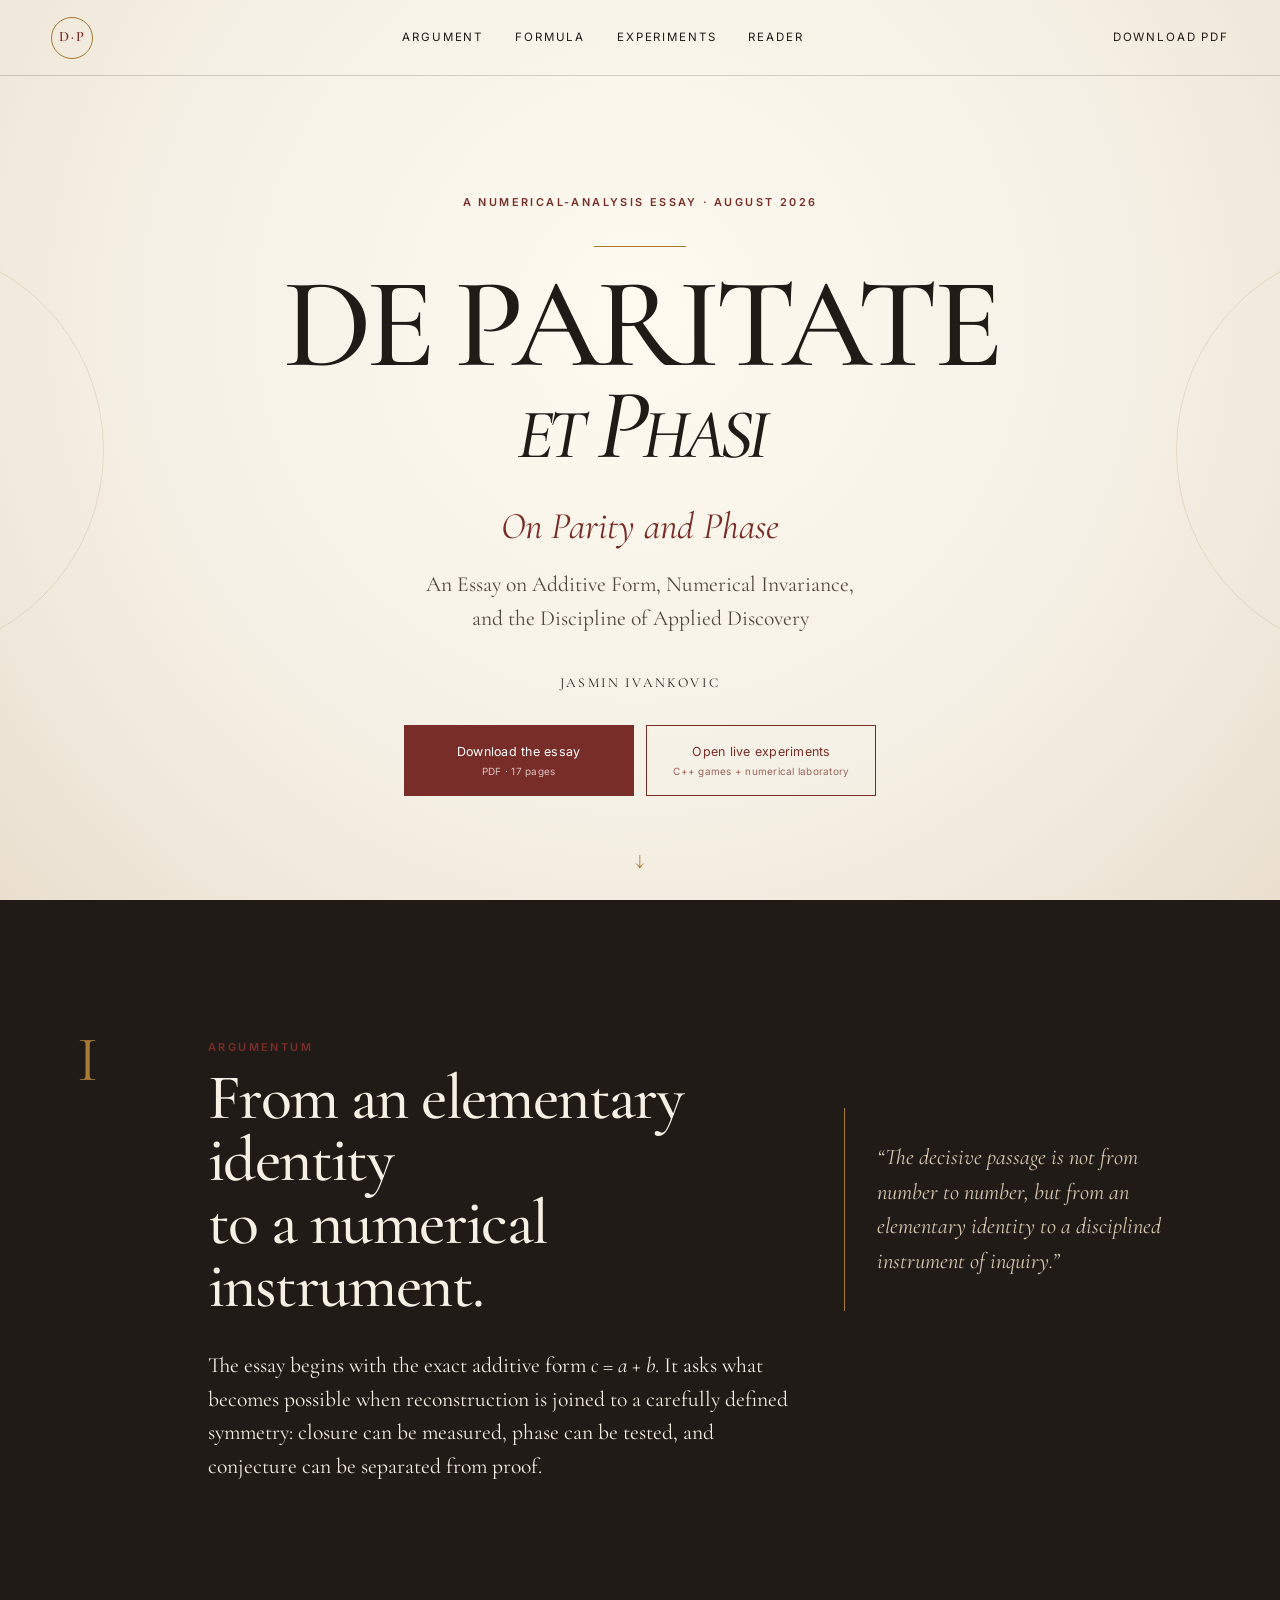
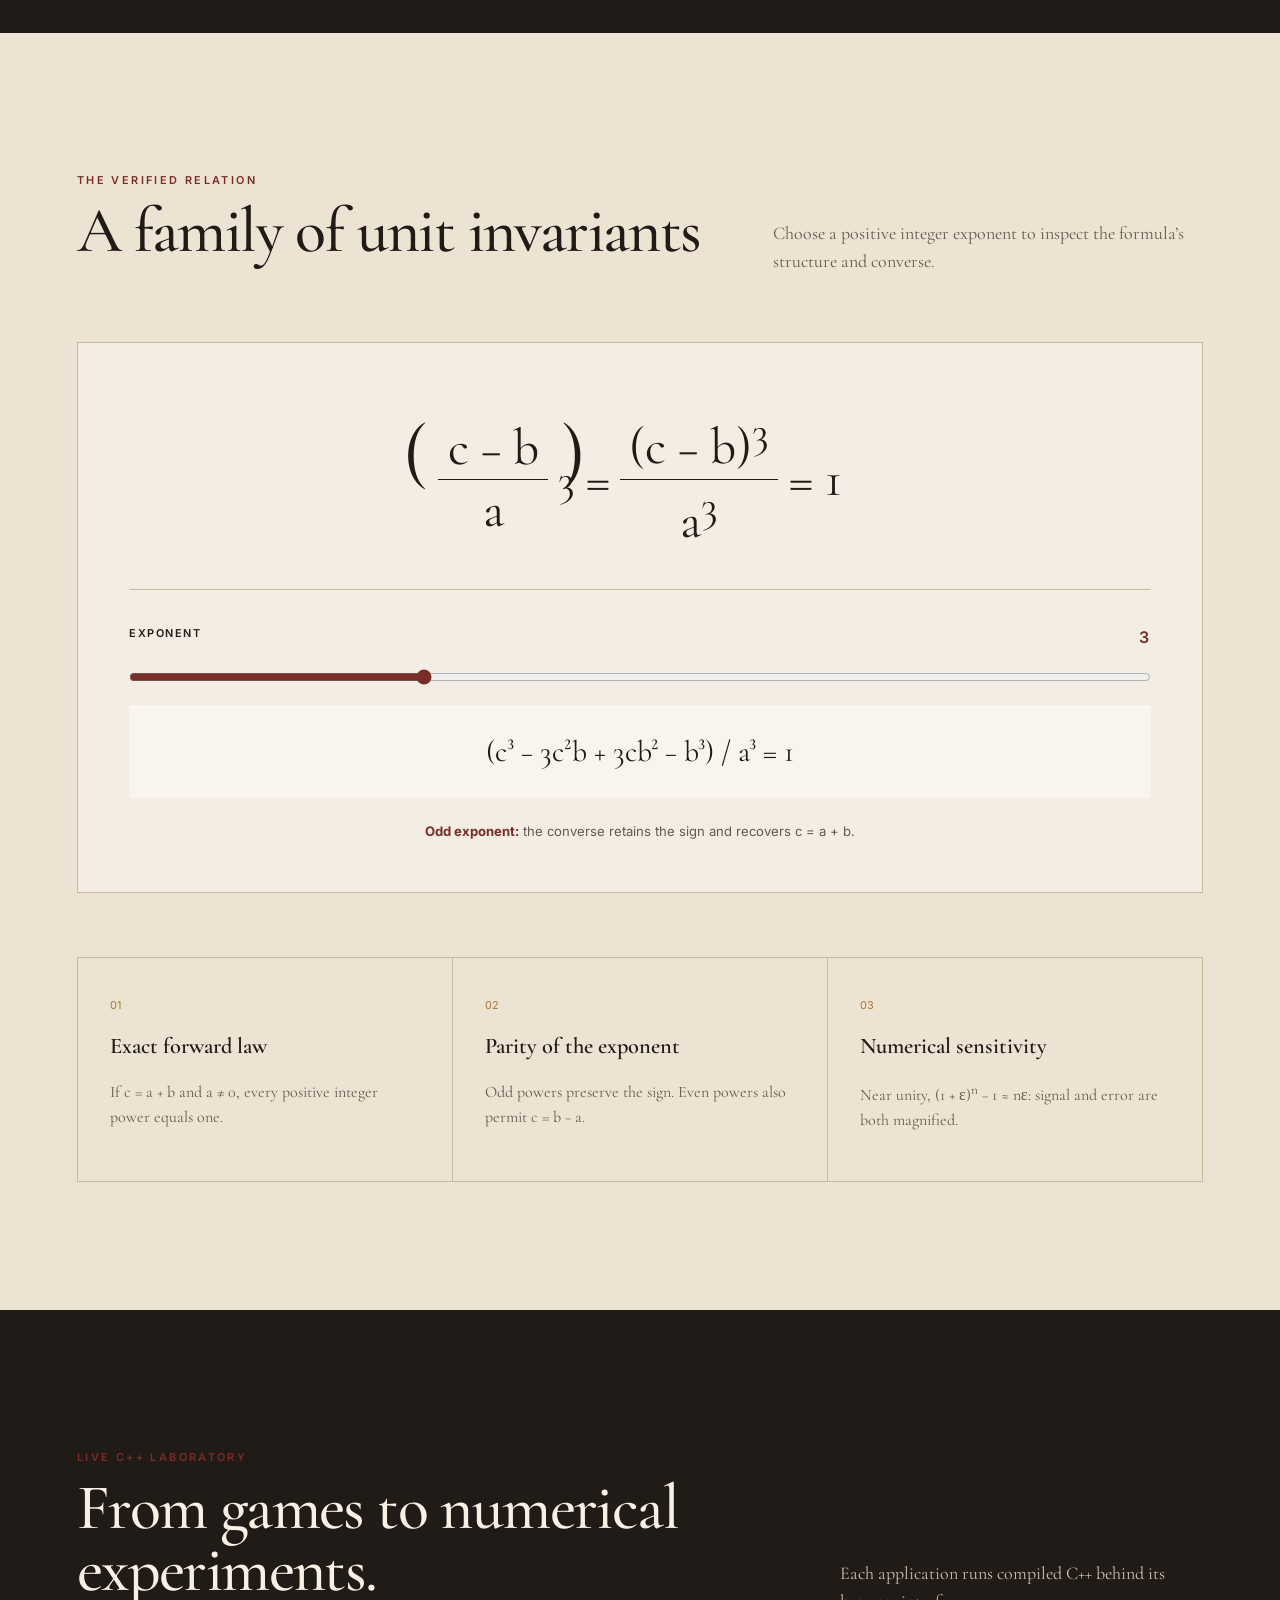
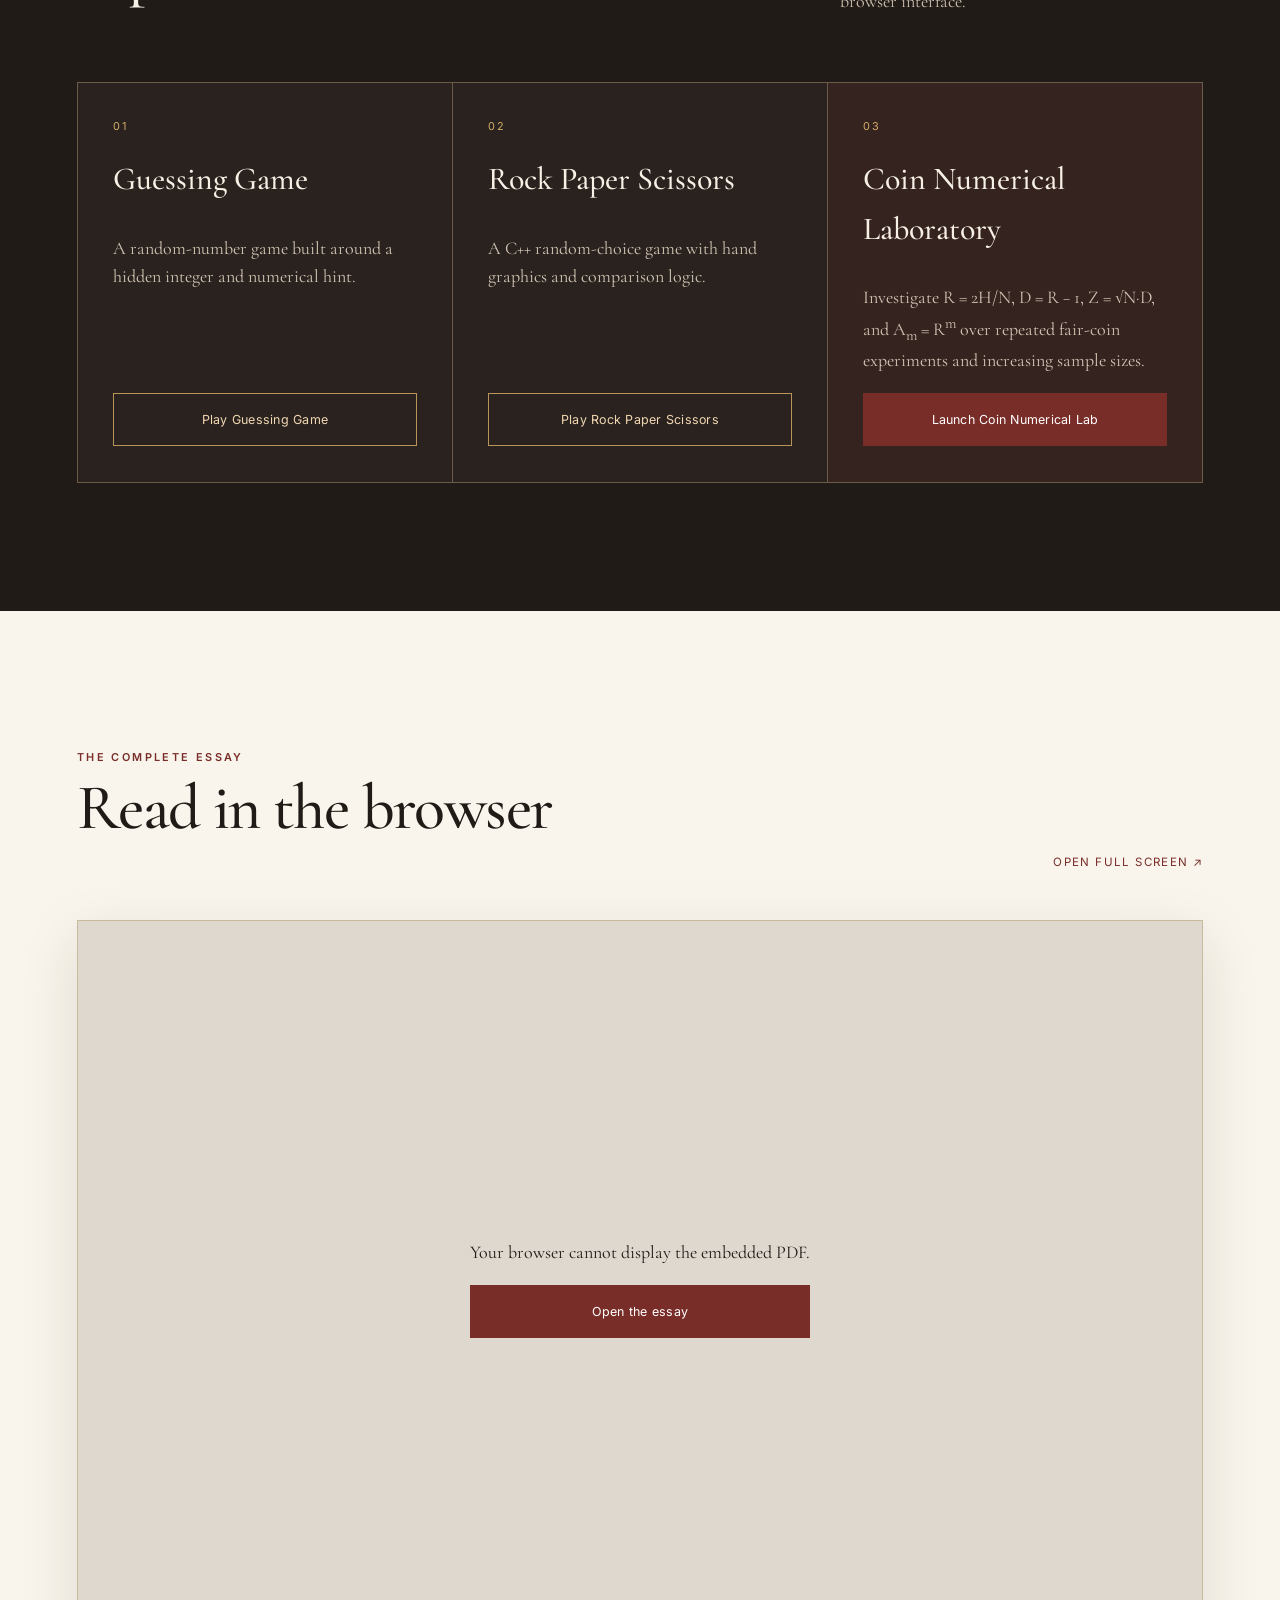
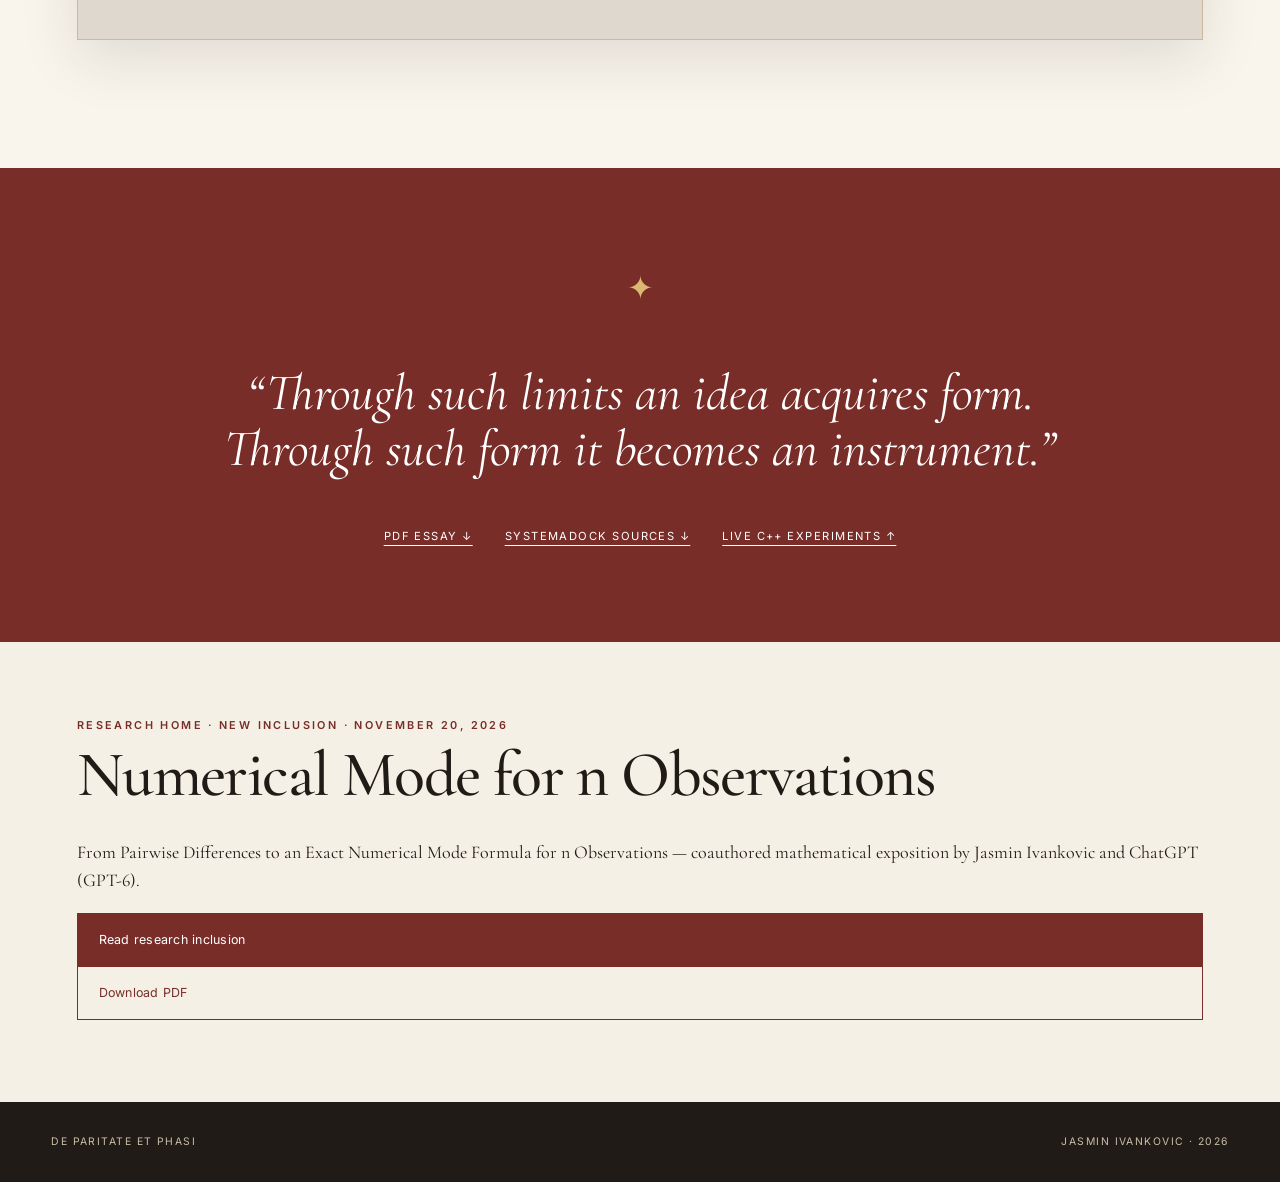
==== commit bc62d109: "Link new numerical mode essay from Research Home" ====
--- a/index.html
+++ b/index.html
@@ -1 +1 @@
-<!doctype html><html lang="en"><head><meta charset="utf-8"/><meta name="viewport" content="width=device-width,initial-scale=1"/><meta name="description" content="De Paritate et Phasi — numerical analysis essay and live C++ experiments by Jasmin Ivankovic."/><title>De Paritate et Phasi · Jasmin Ivankovic</title><link rel="stylesheet" href="styles.css"/></head><body><a class="skip" href="#main">Skip to essay</a><header class="masthead"><a class="seal" href="#top">D·P</a><nav><a href="#argument">Argument</a><a href="#formula">Formula</a><a href="#experiments">Experiments</a><a href="#reader">Reader</a></nav><a class="small-download" href="De-Paritate-et-Phasi.pdf" download>Download PDF</a></header><main id="main"><section class="hero" id="top"><p class="eyebrow">A numerical-analysis essay · August 2026</p><div class="rule"></div><h1>De Paritate<br><span>et Phasi</span></h1><p class="translation">On Parity and Phase</p><p class="subtitle">An Essay on Additive Form, Numerical Invariance,<br class="desktop-only"/> and the Discipline of Applied Discovery</p><p class="author">Jasmin Ivankovic</p><div class="hero-actions"><a class="button primary" href="De-Paritate-et-Phasi.pdf" download><span>Download the essay</span><small>PDF · 17 pages</small></a><a class="button secondary" href="#experiments"><span>Open live experiments</span><small>C++ games + numerical laboratory</small></a></div><a class="scroll-cue" href="#argument">↓</a></section><section class="argument section" id="argument"><div class="section-number">I</div><div class="section-copy"><p class="eyebrow">Argumentum</p><h2>From an elementary identity<br/>to a numerical instrument.</h2><p class="lead">The essay begins with the exact additive form <em>c = a + b</em>. It asks what becomes possible when reconstruction is joined to a carefully defined symmetry: closure can be measured, phase can be tested, and conjecture can be separated from proof.</p></div><blockquote>“The decisive passage is not from number to number, but from an elementary identity to a disciplined instrument of inquiry.”</blockquote></section><section class="formula-section section" id="formula"><div class="formula-heading"><div><p class="eyebrow">The verified relation</p><h2>A family of unit invariants</h2></div><p>Choose a positive integer exponent to inspect the formula’s structure and converse.</p></div><div class="formula-card"><div class="formula-display"><span class="fraction paren"><span>c − b</span><span>a</span></span><sup id="power-label">n</sup><span>=</span><span class="fraction"><span>(c − b)<sup id="power-label-2">n</sup></span><span>a<sup id="power-label-3">n</sup></span></span><span>= 1</span></div><div class="explorer"><label for="power">Exponent <output id="power-output">3</output></label><input id="power" type="range" min="1" max="8" value="3" step="1"/><div class="expansion" id="expansion">(c³ − 3c²b + 3cb² − b³) / a³ = 1</div><div class="verdict" id="verdict"><strong>Odd exponent:</strong> the converse retains the sign and recovers c = a + b.</div></div></div><div class="principles"><article><span>01</span><h3>Exact forward law</h3><p>If c = a + b and a ≠ 0, every positive integer power equals one.</p></article><article><span>02</span><h3>Parity of the exponent</h3><p>Odd powers preserve the sign. Even powers also permit c = b − a.</p></article><article><span>03</span><h3>Numerical sensitivity</h3><p>Near unity, (1 + ε)<sup>n</sup> − 1 ≈ nε: signal and error are both magnified.</p></article></div></section><section class="experiments-section section" id="experiments"><div class="formula-heading"><div><p class="eyebrow">Live C++ laboratory</p><h2>From games to numerical experiments.</h2></div><p>Each application runs compiled C++ behind its browser interface.</p></div><div class="experiment-grid"><article class="experiment-card"><span class="experiment-number">01</span><h3>Guessing Game</h3><p>A random-number game built around a hidden integer and numerical hint.</p><a class="button secondary" href="https://guessing-game.onrender.com" target="_blank" rel="noopener">Play Guessing Game</a></article><article class="experiment-card"><span class="experiment-number">02</span><h3>Rock Paper Scissors</h3><p>A C++ random-choice game with hand graphics and comparison logic.</p><a class="button secondary" href="https://rock-paper-scissors.onrender.com" target="_blank" rel="noopener">Play Rock Paper Scissors</a></article><article class="experiment-card featured"><span class="experiment-number">03</span><h3>Coin Numerical Laboratory</h3><p>Investigate R = 2H/N, D = R − 1, Z = √N·D, and A<sub>m</sub> = R<sup>m</sup> over repeated fair-coin experiments and increasing sample sizes.</p><a class="button primary" href="https://coin-numerical-lab.onrender.com" target="_blank" rel="noopener">Launch Coin Numerical Lab</a></article></div></section><section class="reader-section section" id="reader"><div class="reader-heading"><div><p class="eyebrow">The complete essay</p><h2>Read in the browser</h2></div><a class="text-link" href="De-Paritate-et-Phasi.pdf" target="_blank" rel="noopener">Open full screen ↗</a></div><div class="reader-shell"><object data="De-Paritate-et-Phasi.pdf#view=FitH" type="application/pdf"><div class="reader-fallback"><p>Your browser cannot display the embedded PDF.</p><a class="button primary" href="De-Paritate-et-Phasi.pdf">Open the essay</a></div></object></div></section><section class="closing section"><div class="ornament">✦</div><p>“Through such limits an idea acquires form.<br/>Through such form it becomes an instrument.”</p><div class="closing-actions"><a href="De-Paritate-et-Phasi.pdf" download>PDF Essay ↓</a><a href="De-Paritate-et-Phasi_Inst.zip" download>SystemaDock Sources ↓</a><a href="#experiments">Live C++ Experiments ↑</a></div></section></main><footer><span>De Paritate et Phasi</span><span>Jasmin Ivankovic · 2026</span></footer><script src="script.js"></script></body></html>
+<!doctype html><html lang="en"><head><meta charset="utf-8"/><meta name="viewport" content="width=device-width,initial-scale=1"/><meta name="description" content="De Paritate et Phasi — numerical analysis essay and live C++ experiments by Jasmin Ivankovic."/><title>De Paritate et Phasi · Jasmin Ivankovic</title><link rel="stylesheet" href="styles.css"/></head><body><a class="skip" href="#main">Skip to essay</a><header class="masthead"><a class="seal" href="#top">D·P</a><nav><a href="#argument">Argument</a><a href="#formula">Formula</a><a href="#experiments">Experiments</a><a href="#reader">Reader</a></nav><a class="small-download" href="De-Paritate-et-Phasi.pdf" download>Download PDF</a></header><main id="main"><section class="hero" id="top"><p class="eyebrow">A numerical-analysis essay · August 2026</p><div class="rule"></div><h1>De Paritate<br><span>et Phasi</span></h1><p class="translation">On Parity and Phase</p><p class="subtitle">An Essay on Additive Form, Numerical Invariance,<br class="desktop-only"/> and the Discipline of Applied Discovery</p><p class="author">Jasmin Ivankovic</p><div class="hero-actions"><a class="button primary" href="De-Paritate-et-Phasi.pdf" download><span>Download the essay</span><small>PDF · 17 pages</small></a><a class="button secondary" href="#experiments"><span>Open live experiments</span><small>C++ games + numerical laboratory</small></a></div><a class="scroll-cue" href="#argument">↓</a></section><section class="argument section" id="argument"><div class="section-number">I</div><div class="section-copy"><p class="eyebrow">Argumentum</p><h2>From an elementary identity<br/>to a numerical instrument.</h2><p class="lead">The essay begins with the exact additive form <em>c = a + b</em>. It asks what becomes possible when reconstruction is joined to a carefully defined symmetry: closure can be measured, phase can be tested, and conjecture can be separated from proof.</p></div><blockquote>“The decisive passage is not from number to number, but from an elementary identity to a disciplined instrument of inquiry.”</blockquote></section><section class="formula-section section" id="formula"><div class="formula-heading"><div><p class="eyebrow">The verified relation</p><h2>A family of unit invariants</h2></div><p>Choose a positive integer exponent to inspect the formula’s structure and converse.</p></div><div class="formula-card"><div class="formula-display"><span class="fraction paren"><span>c − b</span><span>a</span></span><sup id="power-label">n</sup><span>=</span><span class="fraction"><span>(c − b)<sup id="power-label-2">n</sup></span><span>a<sup id="power-label-3">n</sup></span></span><span>= 1</span></div><div class="explorer"><label for="power">Exponent <output id="power-output">3</output></label><input id="power" type="range" min="1" max="8" value="3" step="1"/><div class="expansion" id="expansion">(c³ − 3c²b + 3cb² − b³) / a³ = 1</div><div class="verdict" id="verdict"><strong>Odd exponent:</strong> the converse retains the sign and recovers c = a + b.</div></div></div><div class="principles"><article><span>01</span><h3>Exact forward law</h3><p>If c = a + b and a ≠ 0, every positive integer power equals one.</p></article><article><span>02</span><h3>Parity of the exponent</h3><p>Odd powers preserve the sign. Even powers also permit c = b − a.</p></article><article><span>03</span><h3>Numerical sensitivity</h3><p>Near unity, (1 + ε)<sup>n</sup> − 1 ≈ nε: signal and error are both magnified.</p></article></div></section><section class="experiments-section section" id="experiments"><div class="formula-heading"><div><p class="eyebrow">Live C++ laboratory</p><h2>From games to numerical experiments.</h2></div><p>Each application runs compiled C++ behind its browser interface.</p></div><div class="experiment-grid"><article class="experiment-card"><span class="experiment-number">01</span><h3>Guessing Game</h3><p>A random-number game built around a hidden integer and numerical hint.</p><a class="button secondary" href="https://guessing-game.onrender.com" target="_blank" rel="noopener">Play Guessing Game</a></article><article class="experiment-card"><span class="experiment-number">02</span><h3>Rock Paper Scissors</h3><p>A C++ random-choice game with hand graphics and comparison logic.</p><a class="button secondary" href="https://rock-paper-scissors.onrender.com" target="_blank" rel="noopener">Play Rock Paper Scissors</a></article><article class="experiment-card featured"><span class="experiment-number">03</span><h3>Coin Numerical Laboratory</h3><p>Investigate R = 2H/N, D = R − 1, Z = √N·D, and A<sub>m</sub> = R<sup>m</sup> over repeated fair-coin experiments and increasing sample sizes.</p><a class="button primary" href="https://coin-numerical-lab.onrender.com" target="_blank" rel="noopener">Launch Coin Numerical Lab</a></article></div></section><section class="reader-section section" id="reader"><div class="reader-heading"><div><p class="eyebrow">The complete essay</p><h2>Read in the browser</h2></div><a class="text-link" href="De-Paritate-et-Phasi.pdf" target="_blank" rel="noopener">Open full screen ↗</a></div><div class="reader-shell"><object data="De-Paritate-et-Phasi.pdf#view=FitH" type="application/pdf"><div class="reader-fallback"><p>Your browser cannot display the embedded PDF.</p><a class="button primary" href="De-Paritate-et-Phasi.pdf">Open the essay</a></div></object></div></section><section class="closing section"><div class="ornament">✦</div><p>“Through such limits an idea acquires form.<br/>Through such form it becomes an instrument.”</p><div class="closing-actions"><a href="De-Paritate-et-Phasi.pdf" download>PDF Essay ↓</a><a href="De-Paritate-et-Phasi_Inst.zip" download>SystemaDock Sources ↓</a><a href="#experiments">Live C++ Experiments ↑</a></div></section><section class="section" id="research-inclusions" style="padding:4rem 6%;"><p class="eyebrow">Research Home · New inclusion · November 20, 2026</p><h2>Numerical Mode for n Observations</h2><p>From Pairwise Differences to an Exact Numerical Mode Formula for n Observations — coauthored mathematical exposition by Jasmin Ivankovic and ChatGPT (GPT-6).</p><p><a class="button primary" href="numerical-mode.html">Read research inclusion</a> <a class="button secondary" href="Numerical-Mode-n-Observations.pdf" download>Download PDF</a></p></section></main><footer><span>De Paritate et Phasi</span><span>Jasmin Ivankovic · 2026</span></footer><script src="script.js"></script></body></html>
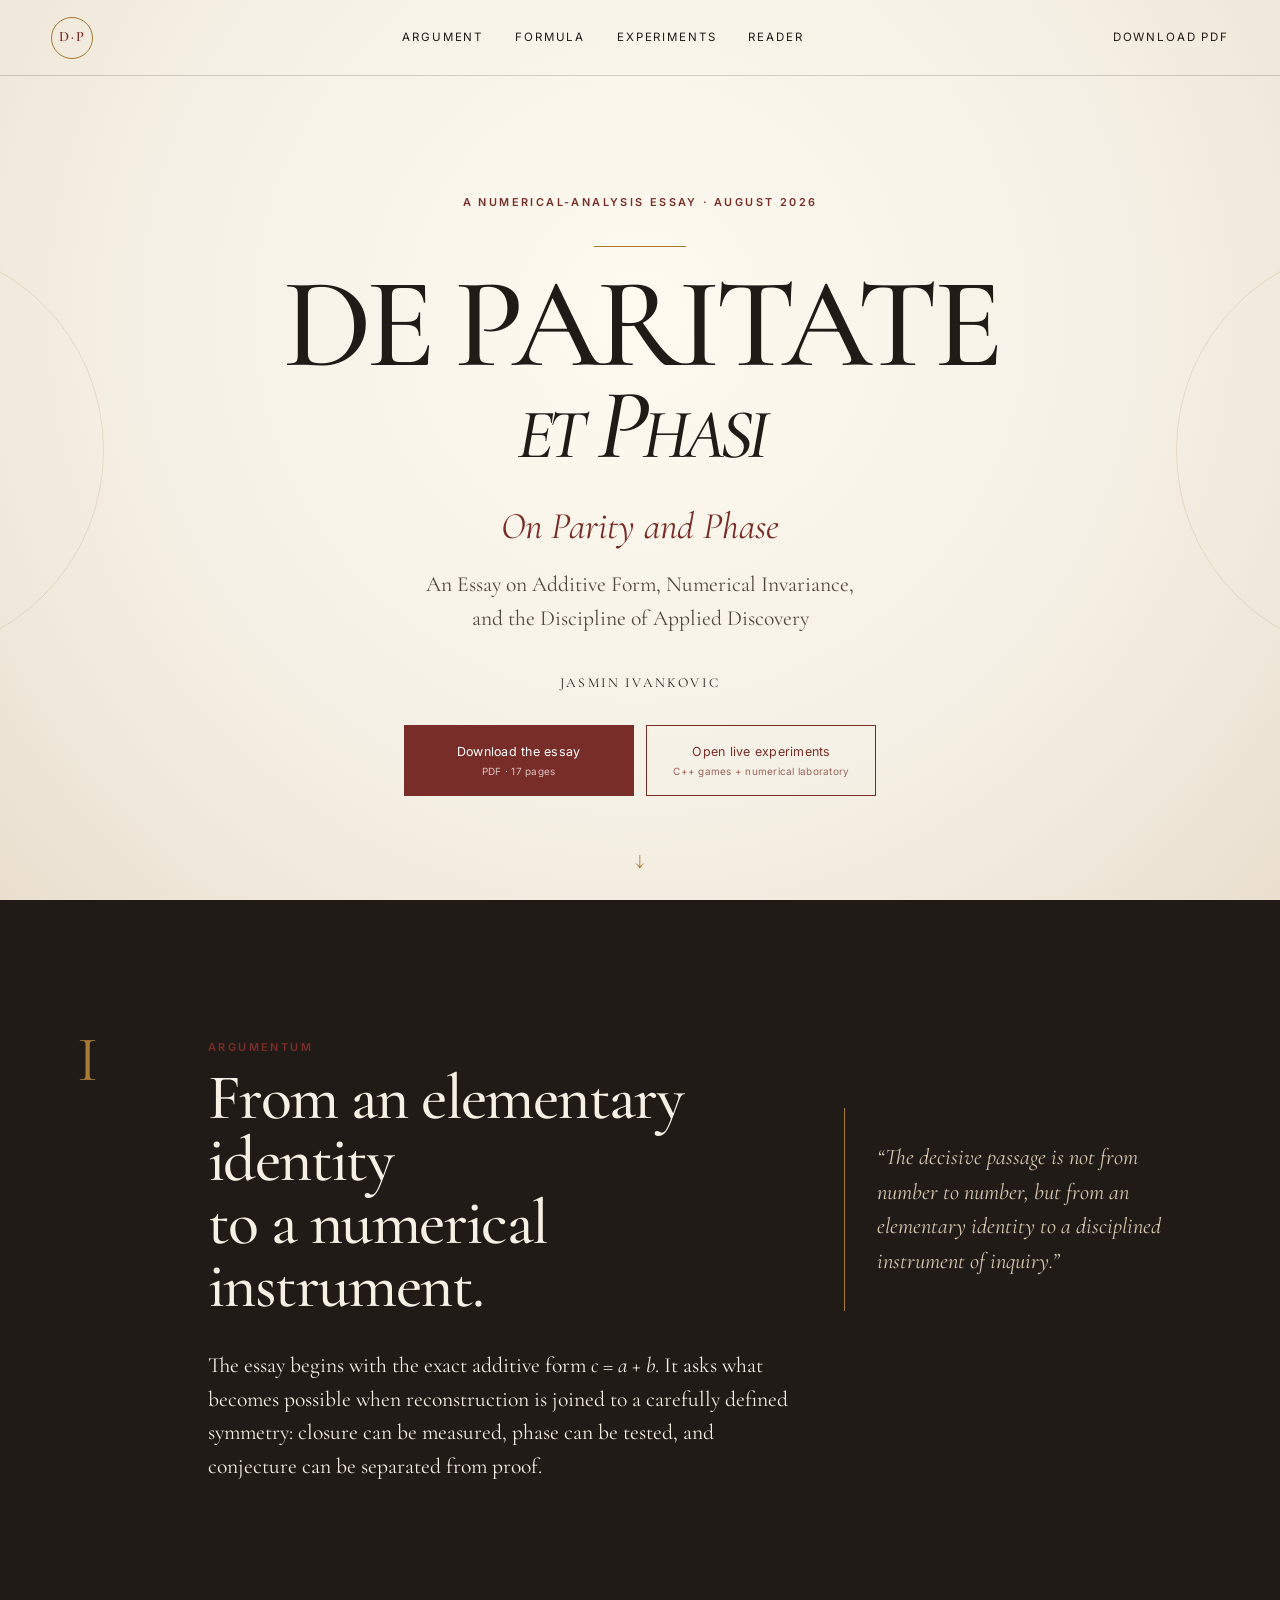
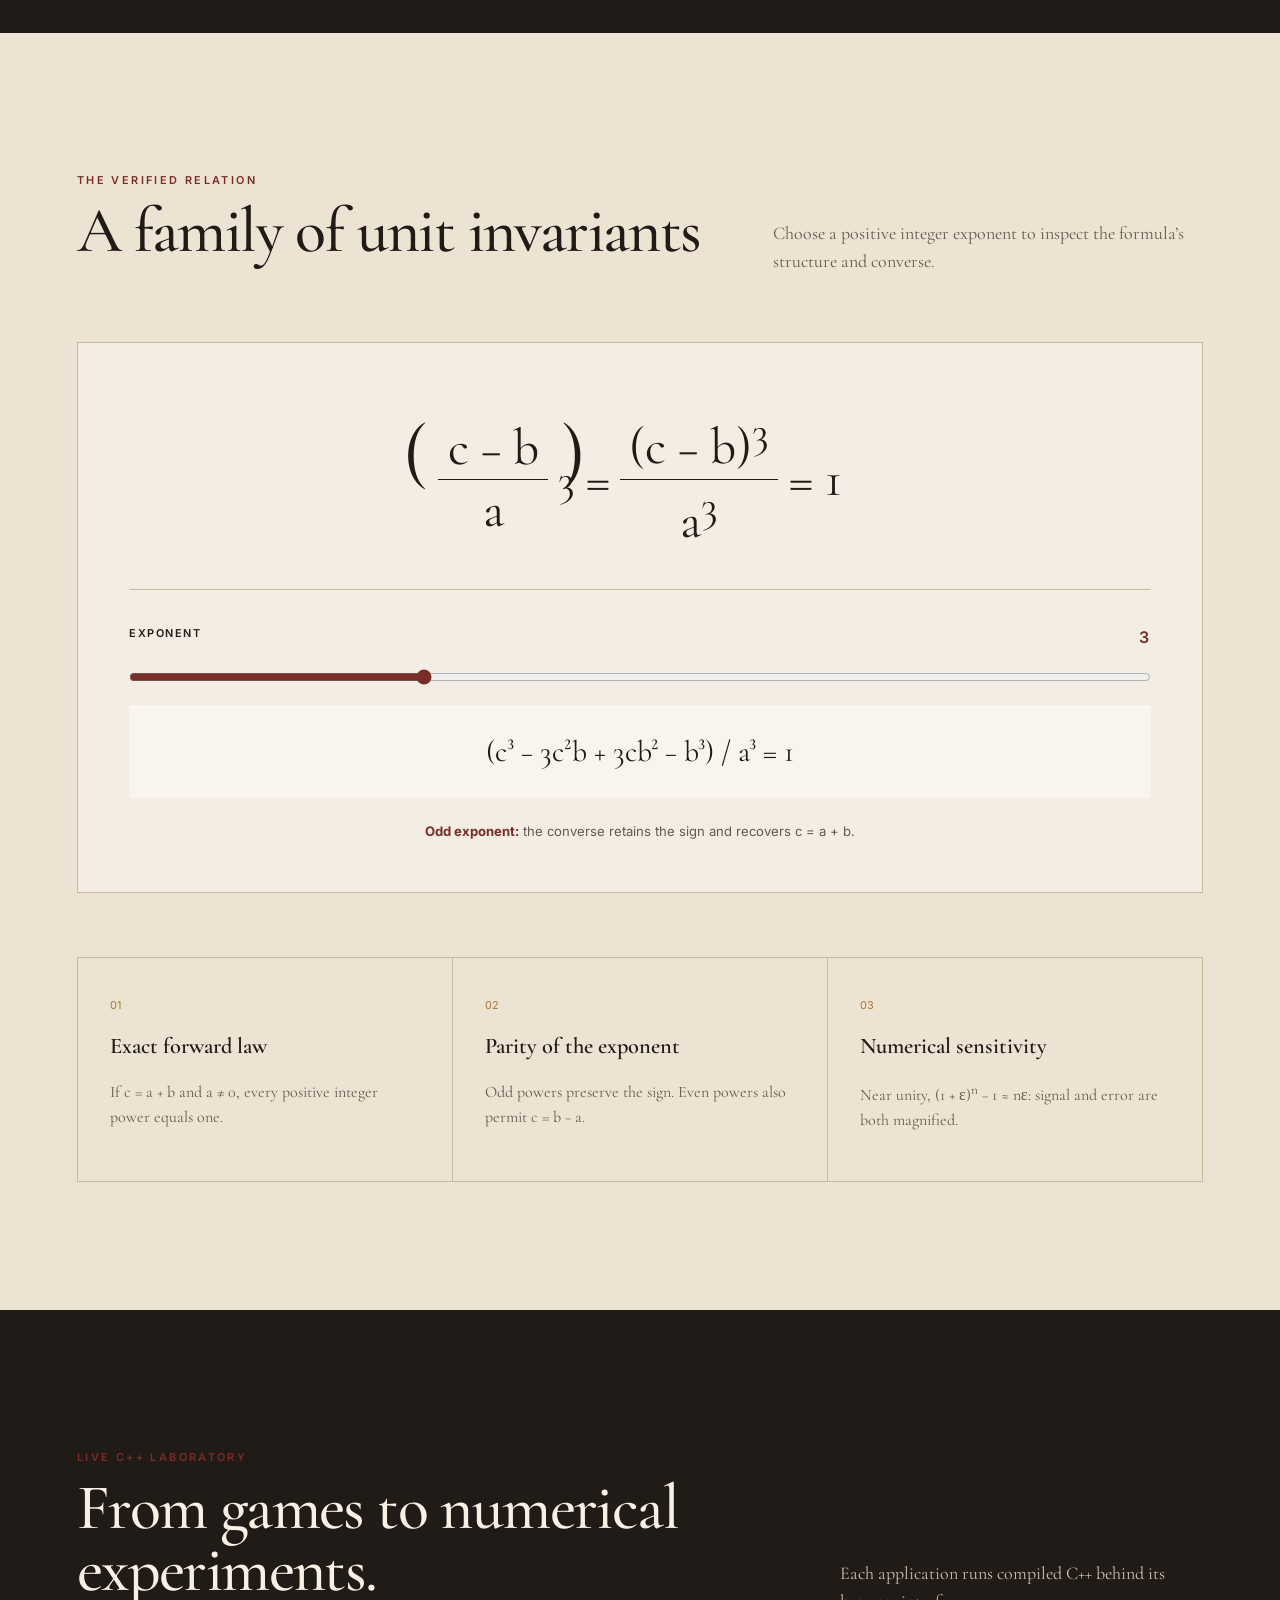
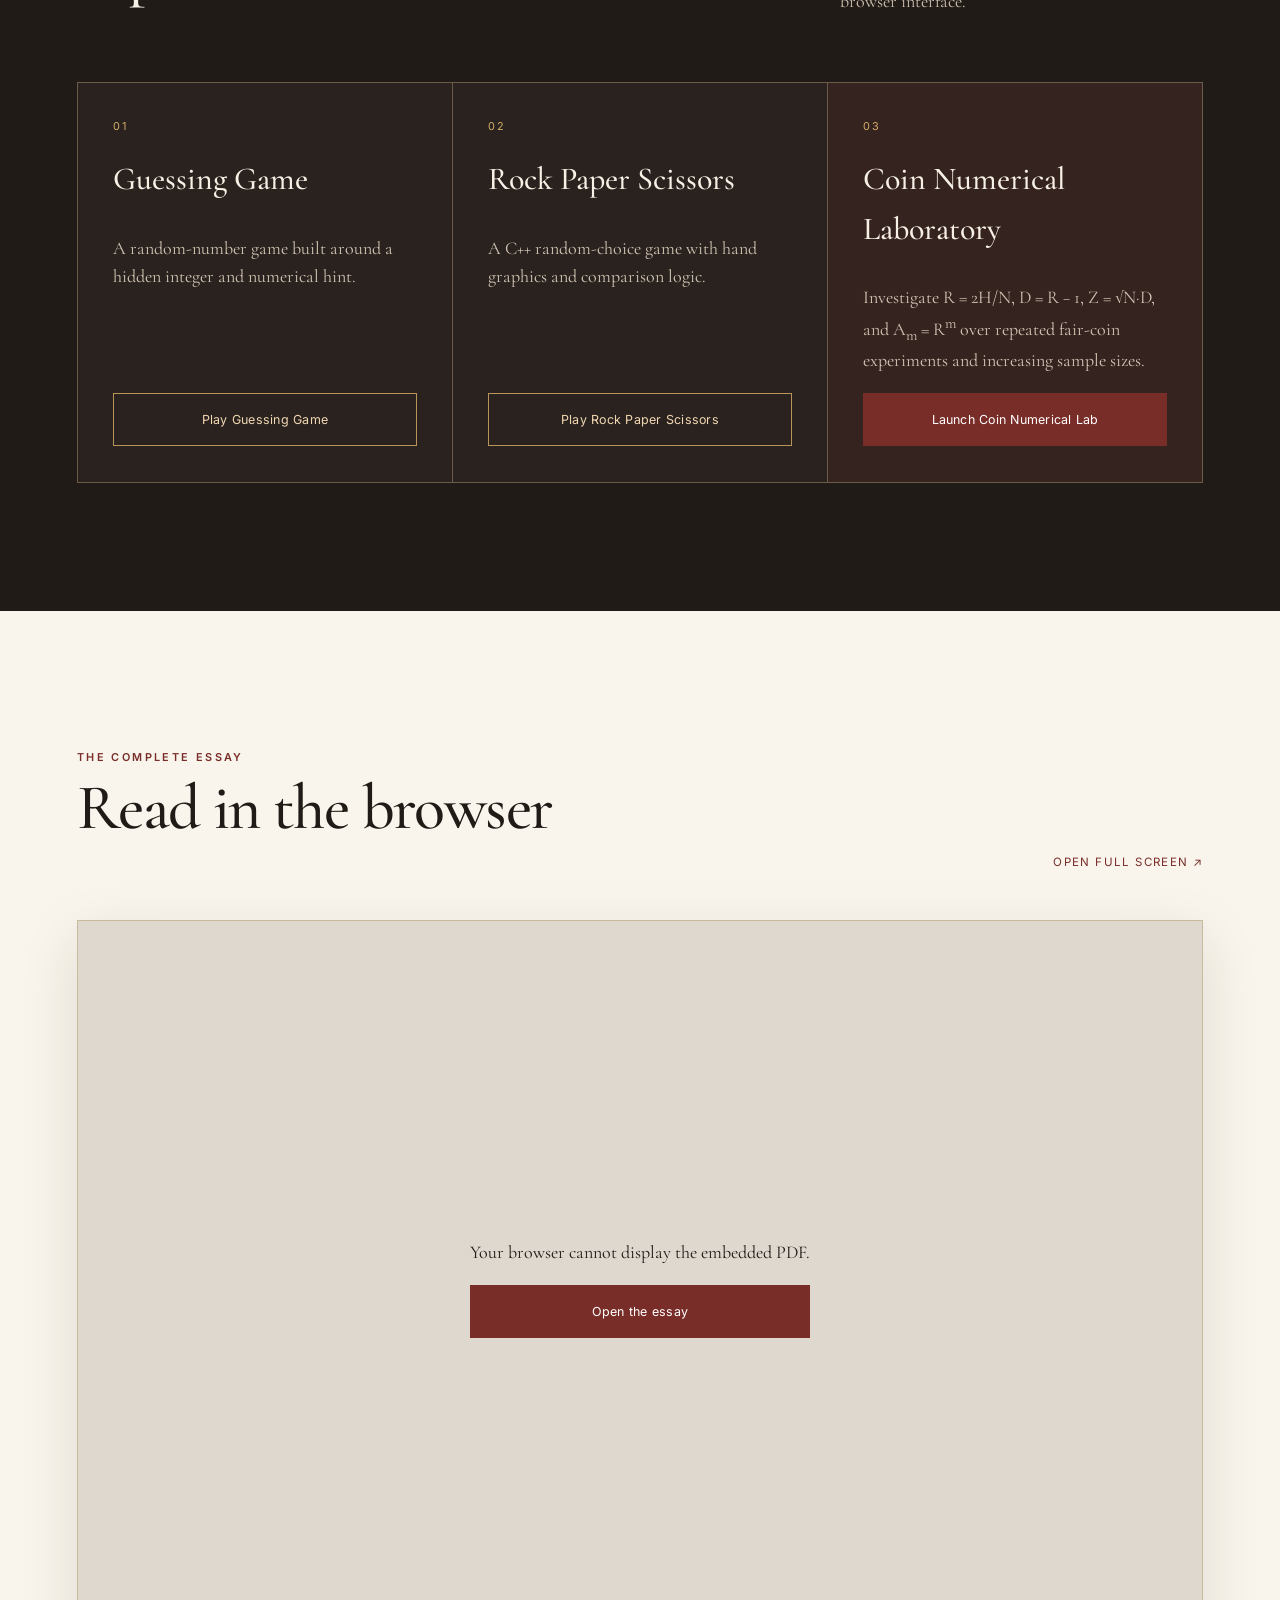
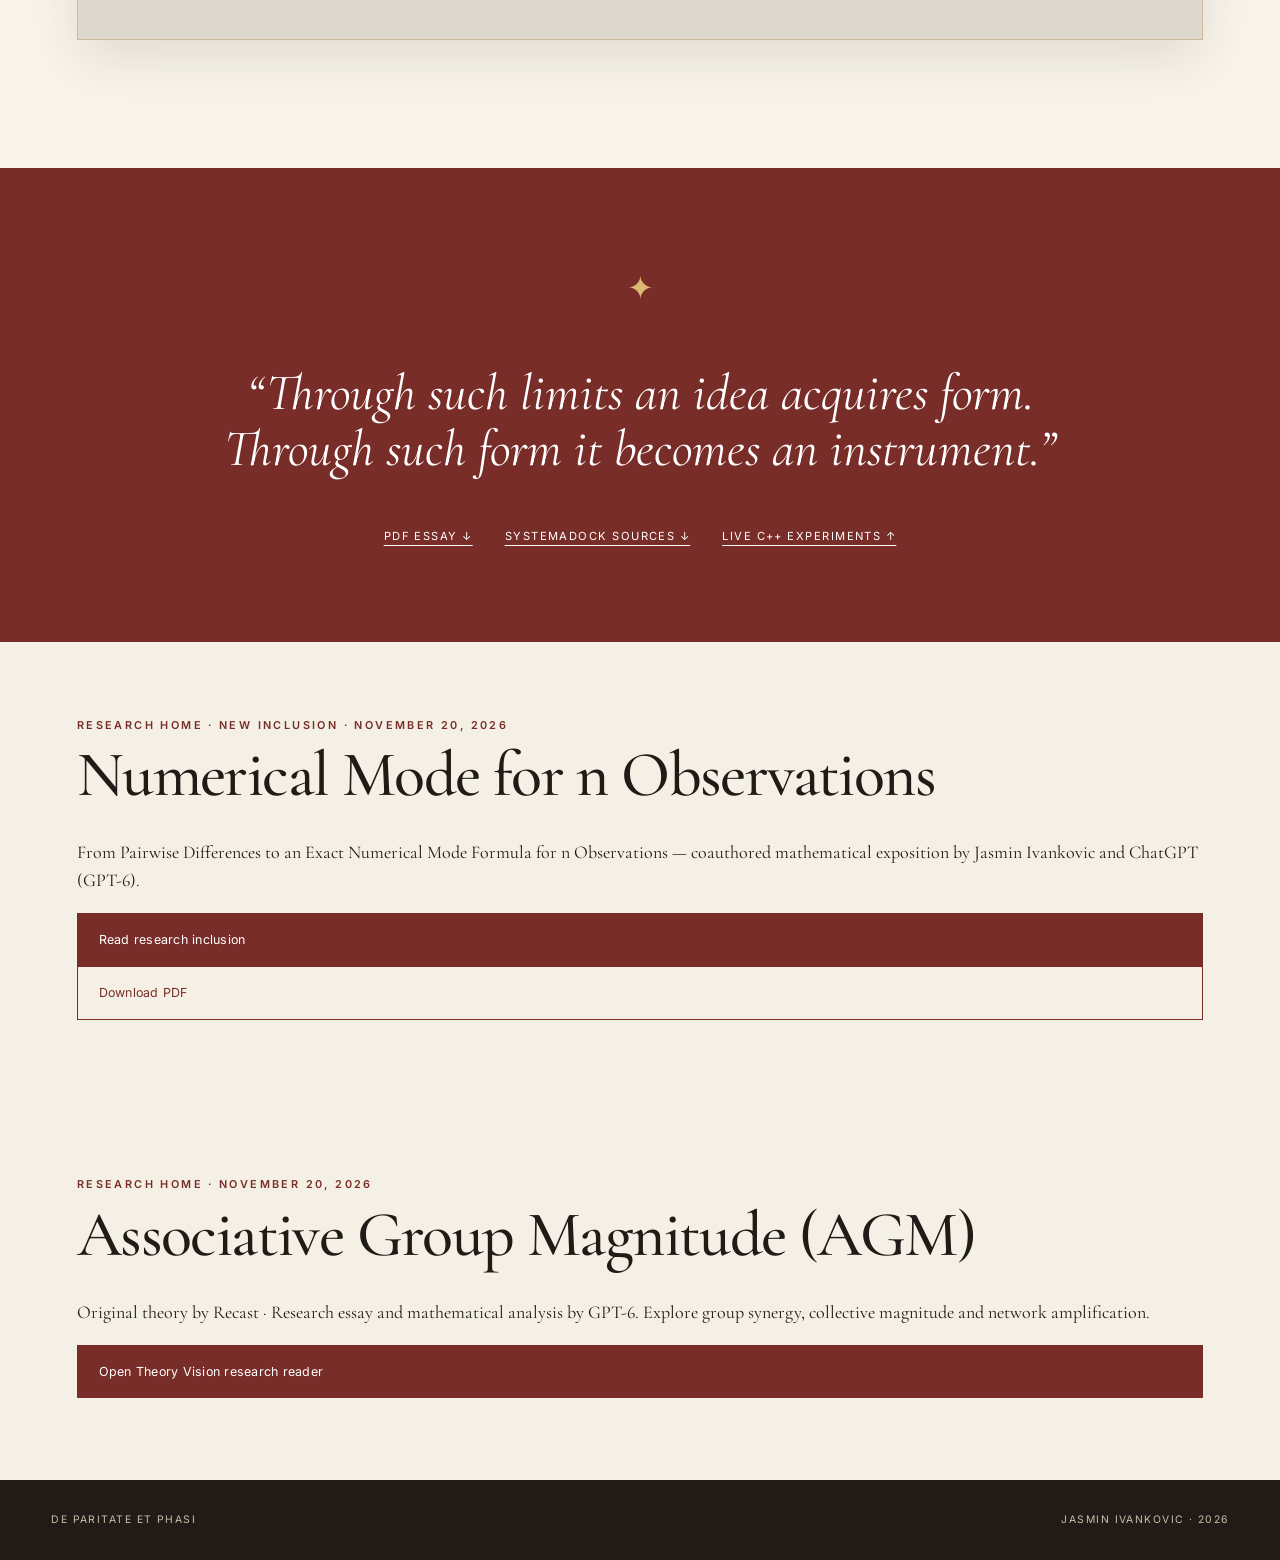
==== commit 575a1061: "Feature AGM research reader on Research Home" ====
--- a/index.html
+++ b/index.html
@@ -1 +1 @@
-<!doctype html><html lang="en"><head><meta charset="utf-8"/><meta name="viewport" content="width=device-width,initial-scale=1"/><meta name="description" content="De Paritate et Phasi — numerical analysis essay and live C++ experiments by Jasmin Ivankovic."/><title>De Paritate et Phasi · Jasmin Ivankovic</title><link rel="stylesheet" href="styles.css"/></head><body><a class="skip" href="#main">Skip to essay</a><header class="masthead"><a class="seal" href="#top">D·P</a><nav><a href="#argument">Argument</a><a href="#formula">Formula</a><a href="#experiments">Experiments</a><a href="#reader">Reader</a></nav><a class="small-download" href="De-Paritate-et-Phasi.pdf" download>Download PDF</a></header><main id="main"><section class="hero" id="top"><p class="eyebrow">A numerical-analysis essay · August 2026</p><div class="rule"></div><h1>De Paritate<br><span>et Phasi</span></h1><p class="translation">On Parity and Phase</p><p class="subtitle">An Essay on Additive Form, Numerical Invariance,<br class="desktop-only"/> and the Discipline of Applied Discovery</p><p class="author">Jasmin Ivankovic</p><div class="hero-actions"><a class="button primary" href="De-Paritate-et-Phasi.pdf" download><span>Download the essay</span><small>PDF · 17 pages</small></a><a class="button secondary" href="#experiments"><span>Open live experiments</span><small>C++ games + numerical laboratory</small></a></div><a class="scroll-cue" href="#argument">↓</a></section><section class="argument section" id="argument"><div class="section-number">I</div><div class="section-copy"><p class="eyebrow">Argumentum</p><h2>From an elementary identity<br/>to a numerical instrument.</h2><p class="lead">The essay begins with the exact additive form <em>c = a + b</em>. It asks what becomes possible when reconstruction is joined to a carefully defined symmetry: closure can be measured, phase can be tested, and conjecture can be separated from proof.</p></div><blockquote>“The decisive passage is not from number to number, but from an elementary identity to a disciplined instrument of inquiry.”</blockquote></section><section class="formula-section section" id="formula"><div class="formula-heading"><div><p class="eyebrow">The verified relation</p><h2>A family of unit invariants</h2></div><p>Choose a positive integer exponent to inspect the formula’s structure and converse.</p></div><div class="formula-card"><div class="formula-display"><span class="fraction paren"><span>c − b</span><span>a</span></span><sup id="power-label">n</sup><span>=</span><span class="fraction"><span>(c − b)<sup id="power-label-2">n</sup></span><span>a<sup id="power-label-3">n</sup></span></span><span>= 1</span></div><div class="explorer"><label for="power">Exponent <output id="power-output">3</output></label><input id="power" type="range" min="1" max="8" value="3" step="1"/><div class="expansion" id="expansion">(c³ − 3c²b + 3cb² − b³) / a³ = 1</div><div class="verdict" id="verdict"><strong>Odd exponent:</strong> the converse retains the sign and recovers c = a + b.</div></div></div><div class="principles"><article><span>01</span><h3>Exact forward law</h3><p>If c = a + b and a ≠ 0, every positive integer power equals one.</p></article><article><span>02</span><h3>Parity of the exponent</h3><p>Odd powers preserve the sign. Even powers also permit c = b − a.</p></article><article><span>03</span><h3>Numerical sensitivity</h3><p>Near unity, (1 + ε)<sup>n</sup> − 1 ≈ nε: signal and error are both magnified.</p></article></div></section><section class="experiments-section section" id="experiments"><div class="formula-heading"><div><p class="eyebrow">Live C++ laboratory</p><h2>From games to numerical experiments.</h2></div><p>Each application runs compiled C++ behind its browser interface.</p></div><div class="experiment-grid"><article class="experiment-card"><span class="experiment-number">01</span><h3>Guessing Game</h3><p>A random-number game built around a hidden integer and numerical hint.</p><a class="button secondary" href="https://guessing-game.onrender.com" target="_blank" rel="noopener">Play Guessing Game</a></article><article class="experiment-card"><span class="experiment-number">02</span><h3>Rock Paper Scissors</h3><p>A C++ random-choice game with hand graphics and comparison logic.</p><a class="button secondary" href="https://rock-paper-scissors.onrender.com" target="_blank" rel="noopener">Play Rock Paper Scissors</a></article><article class="experiment-card featured"><span class="experiment-number">03</span><h3>Coin Numerical Laboratory</h3><p>Investigate R = 2H/N, D = R − 1, Z = √N·D, and A<sub>m</sub> = R<sup>m</sup> over repeated fair-coin experiments and increasing sample sizes.</p><a class="button primary" href="https://coin-numerical-lab.onrender.com" target="_blank" rel="noopener">Launch Coin Numerical Lab</a></article></div></section><section class="reader-section section" id="reader"><div class="reader-heading"><div><p class="eyebrow">The complete essay</p><h2>Read in the browser</h2></div><a class="text-link" href="De-Paritate-et-Phasi.pdf" target="_blank" rel="noopener">Open full screen ↗</a></div><div class="reader-shell"><object data="De-Paritate-et-Phasi.pdf#view=FitH" type="application/pdf"><div class="reader-fallback"><p>Your browser cannot display the embedded PDF.</p><a class="button primary" href="De-Paritate-et-Phasi.pdf">Open the essay</a></div></object></div></section><section class="closing section"><div class="ornament">✦</div><p>“Through such limits an idea acquires form.<br/>Through such form it becomes an instrument.”</p><div class="closing-actions"><a href="De-Paritate-et-Phasi.pdf" download>PDF Essay ↓</a><a href="De-Paritate-et-Phasi_Inst.zip" download>SystemaDock Sources ↓</a><a href="#experiments">Live C++ Experiments ↑</a></div></section><section class="section" id="research-inclusions" style="padding:4rem 6%;"><p class="eyebrow">Research Home · New inclusion · November 20, 2026</p><h2>Numerical Mode for n Observations</h2><p>From Pairwise Differences to an Exact Numerical Mode Formula for n Observations — coauthored mathematical exposition by Jasmin Ivankovic and ChatGPT (GPT-6).</p><p><a class="button primary" href="numerical-mode.html">Read research inclusion</a> <a class="button secondary" href="Numerical-Mode-n-Observations.pdf" download>Download PDF</a></p></section></main><footer><span>De Paritate et Phasi</span><span>Jasmin Ivankovic · 2026</span></footer><script src="script.js"></script></body></html>
+<!doctype html><html lang="en"><head><meta charset="utf-8"/><meta name="viewport" content="width=device-width,initial-scale=1"/><meta name="description" content="De Paritate et Phasi — numerical analysis essay and live C++ experiments by Jasmin Ivankovic."/><title>De Paritate et Phasi · Jasmin Ivankovic</title><link rel="stylesheet" href="styles.css"/></head><body><a class="skip" href="#main">Skip to essay</a><header class="masthead"><a class="seal" href="#top">D·P</a><nav><a href="#argument">Argument</a><a href="#formula">Formula</a><a href="#experiments">Experiments</a><a href="#reader">Reader</a></nav><a class="small-download" href="De-Paritate-et-Phasi.pdf" download>Download PDF</a></header><main id="main"><section class="hero" id="top"><p class="eyebrow">A numerical-analysis essay · August 2026</p><div class="rule"></div><h1>De Paritate<br><span>et Phasi</span></h1><p class="translation">On Parity and Phase</p><p class="subtitle">An Essay on Additive Form, Numerical Invariance,<br class="desktop-only"/> and the Discipline of Applied Discovery</p><p class="author">Jasmin Ivankovic</p><div class="hero-actions"><a class="button primary" href="De-Paritate-et-Phasi.pdf" download><span>Download the essay</span><small>PDF · 17 pages</small></a><a class="button secondary" href="#experiments"><span>Open live experiments</span><small>C++ games + numerical laboratory</small></a></div><a class="scroll-cue" href="#argument">↓</a></section><section class="argument section" id="argument"><div class="section-number">I</div><div class="section-copy"><p class="eyebrow">Argumentum</p><h2>From an elementary identity<br/>to a numerical instrument.</h2><p class="lead">The essay begins with the exact additive form <em>c = a + b</em>. It asks what becomes possible when reconstruction is joined to a carefully defined symmetry: closure can be measured, phase can be tested, and conjecture can be separated from proof.</p></div><blockquote>“The decisive passage is not from number to number, but from an elementary identity to a disciplined instrument of inquiry.”</blockquote></section><section class="formula-section section" id="formula"><div class="formula-heading"><div><p class="eyebrow">The verified relation</p><h2>A family of unit invariants</h2></div><p>Choose a positive integer exponent to inspect the formula’s structure and converse.</p></div><div class="formula-card"><div class="formula-display"><span class="fraction paren"><span>c − b</span><span>a</span></span><sup id="power-label">n</sup><span>=</span><span class="fraction"><span>(c − b)<sup id="power-label-2">n</sup></span><span>a<sup id="power-label-3">n</sup></span></span><span>= 1</span></div><div class="explorer"><label for="power">Exponent <output id="power-output">3</output></label><input id="power" type="range" min="1" max="8" value="3" step="1"/><div class="expansion" id="expansion">(c³ − 3c²b + 3cb² − b³) / a³ = 1</div><div class="verdict" id="verdict"><strong>Odd exponent:</strong> the converse retains the sign and recovers c = a + b.</div></div></div><div class="principles"><article><span>01</span><h3>Exact forward law</h3><p>If c = a + b and a ≠ 0, every positive integer power equals one.</p></article><article><span>02</span><h3>Parity of the exponent</h3><p>Odd powers preserve the sign. Even powers also permit c = b − a.</p></article><article><span>03</span><h3>Numerical sensitivity</h3><p>Near unity, (1 + ε)<sup>n</sup> − 1 ≈ nε: signal and error are both magnified.</p></article></div></section><section class="experiments-section section" id="experiments"><div class="formula-heading"><div><p class="eyebrow">Live C++ laboratory</p><h2>From games to numerical experiments.</h2></div><p>Each application runs compiled C++ behind its browser interface.</p></div><div class="experiment-grid"><article class="experiment-card"><span class="experiment-number">01</span><h3>Guessing Game</h3><p>A random-number game built around a hidden integer and numerical hint.</p><a class="button secondary" href="https://guessing-game.onrender.com" target="_blank" rel="noopener">Play Guessing Game</a></article><article class="experiment-card"><span class="experiment-number">02</span><h3>Rock Paper Scissors</h3><p>A C++ random-choice game with hand graphics and comparison logic.</p><a class="button secondary" href="https://rock-paper-scissors.onrender.com" target="_blank" rel="noopener">Play Rock Paper Scissors</a></article><article class="experiment-card featured"><span class="experiment-number">03</span><h3>Coin Numerical Laboratory</h3><p>Investigate R = 2H/N, D = R − 1, Z = √N·D, and A<sub>m</sub> = R<sup>m</sup> over repeated fair-coin experiments and increasing sample sizes.</p><a class="button primary" href="https://coin-numerical-lab.onrender.com" target="_blank" rel="noopener">Launch Coin Numerical Lab</a></article></div></section><section class="reader-section section" id="reader"><div class="reader-heading"><div><p class="eyebrow">The complete essay</p><h2>Read in the browser</h2></div><a class="text-link" href="De-Paritate-et-Phasi.pdf" target="_blank" rel="noopener">Open full screen ↗</a></div><div class="reader-shell"><object data="De-Paritate-et-Phasi.pdf#view=FitH" type="application/pdf"><div class="reader-fallback"><p>Your browser cannot display the embedded PDF.</p><a class="button primary" href="De-Paritate-et-Phasi.pdf">Open the essay</a></div></object></div></section><section class="closing section"><div class="ornament">✦</div><p>“Through such limits an idea acquires form.<br/>Through such form it becomes an instrument.”</p><div class="closing-actions"><a href="De-Paritate-et-Phasi.pdf" download>PDF Essay ↓</a><a href="De-Paritate-et-Phasi_Inst.zip" download>SystemaDock Sources ↓</a><a href="#experiments">Live C++ Experiments ↑</a></div></section><section class="section" id="research-inclusions" style="padding:4rem 6%;"><p class="eyebrow">Research Home · New inclusion · November 20, 2026</p><h2>Numerical Mode for n Observations</h2><p>From Pairwise Differences to an Exact Numerical Mode Formula for n Observations — coauthored mathematical exposition by Jasmin Ivankovic and ChatGPT (GPT-6).</p><p><a class="button primary" href="numerical-mode.html">Read research inclusion</a> <a class="button secondary" href="Numerical-Mode-n-Observations.pdf" download>Download PDF</a></p></section><section class="section" id="agm-research" style="padding:4rem 6%;"><p class="eyebrow">Research Home · November 20, 2026</p><h2>Associative Group Magnitude (AGM)</h2><p>Original theory by Recast · Research essay and mathematical analysis by GPT-6. Explore group synergy, collective magnitude and network amplification.</p><p><a class="button primary" href="agm-associative-group-magnitude.html">Open Theory Vision research reader</a></p></section></main><footer><span>De Paritate et Phasi</span><span>Jasmin Ivankovic · 2026</span></footer><script src="script.js"></script></body></html>
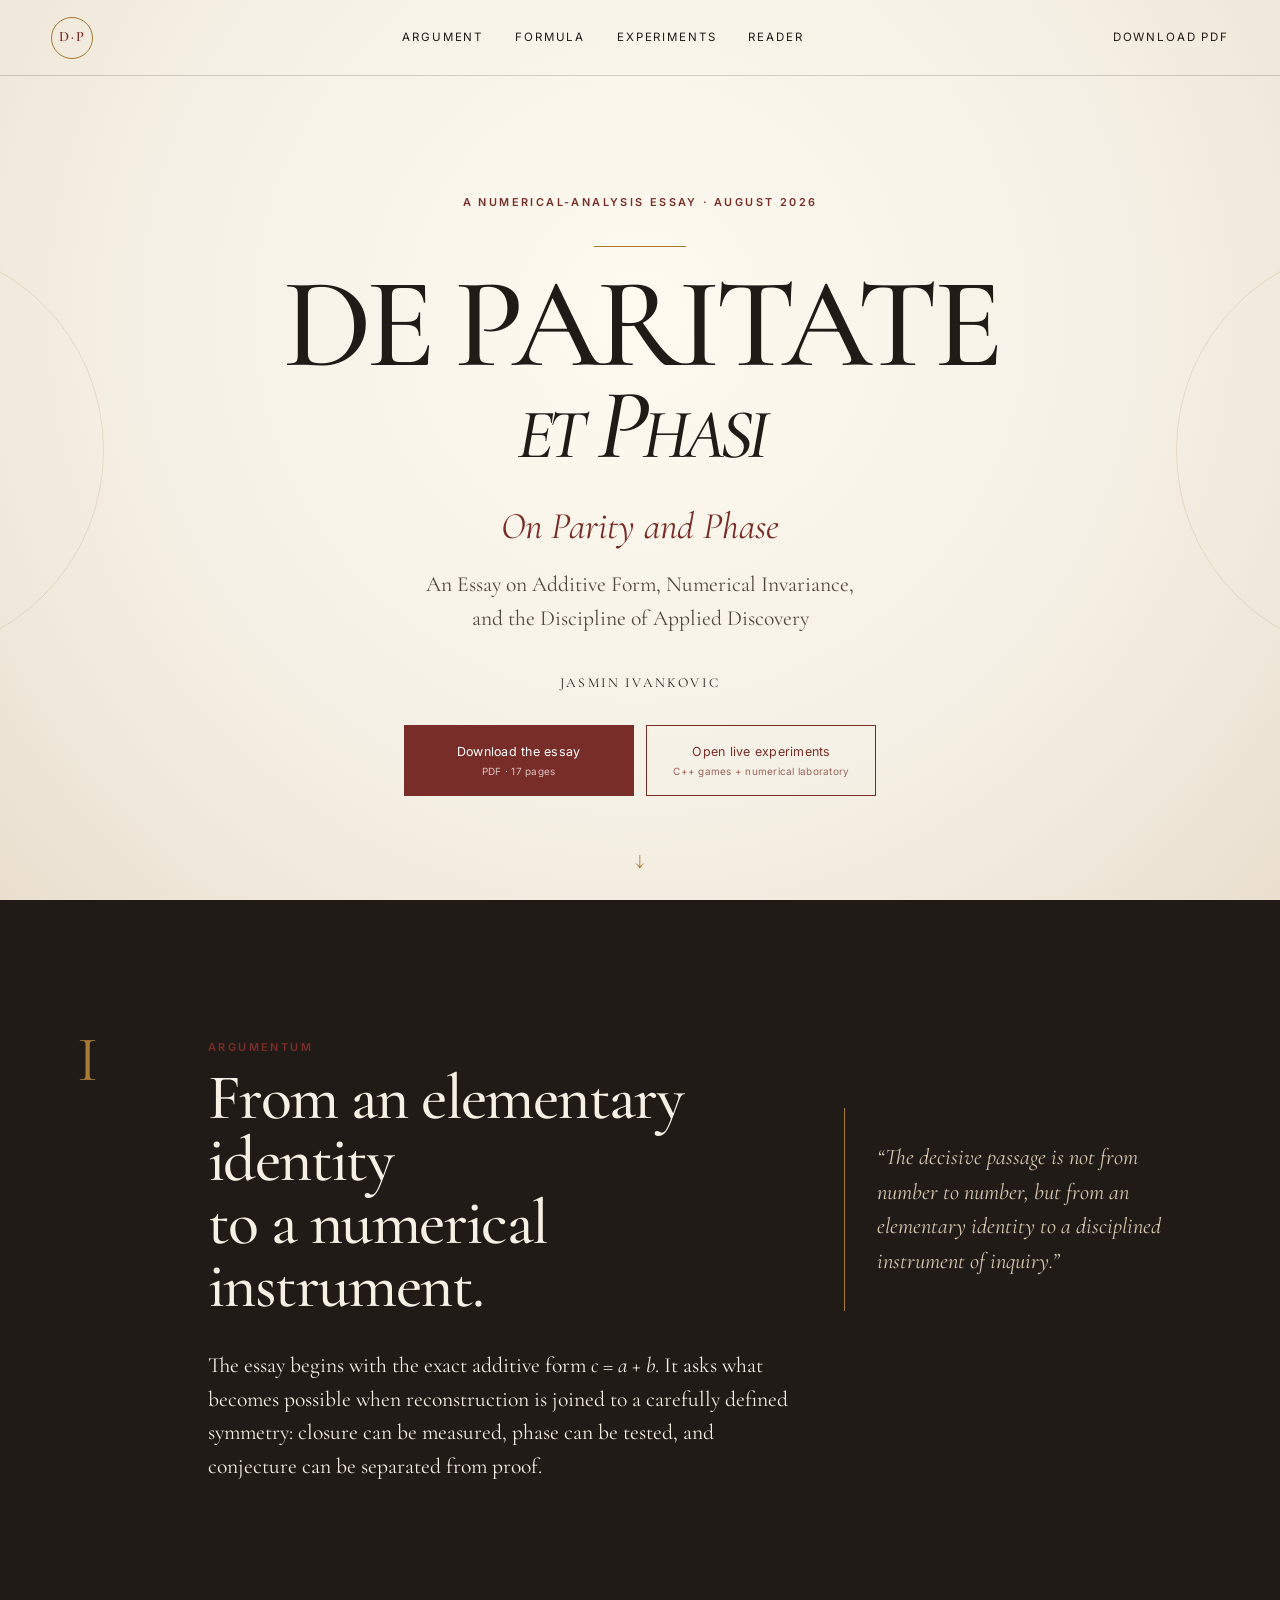
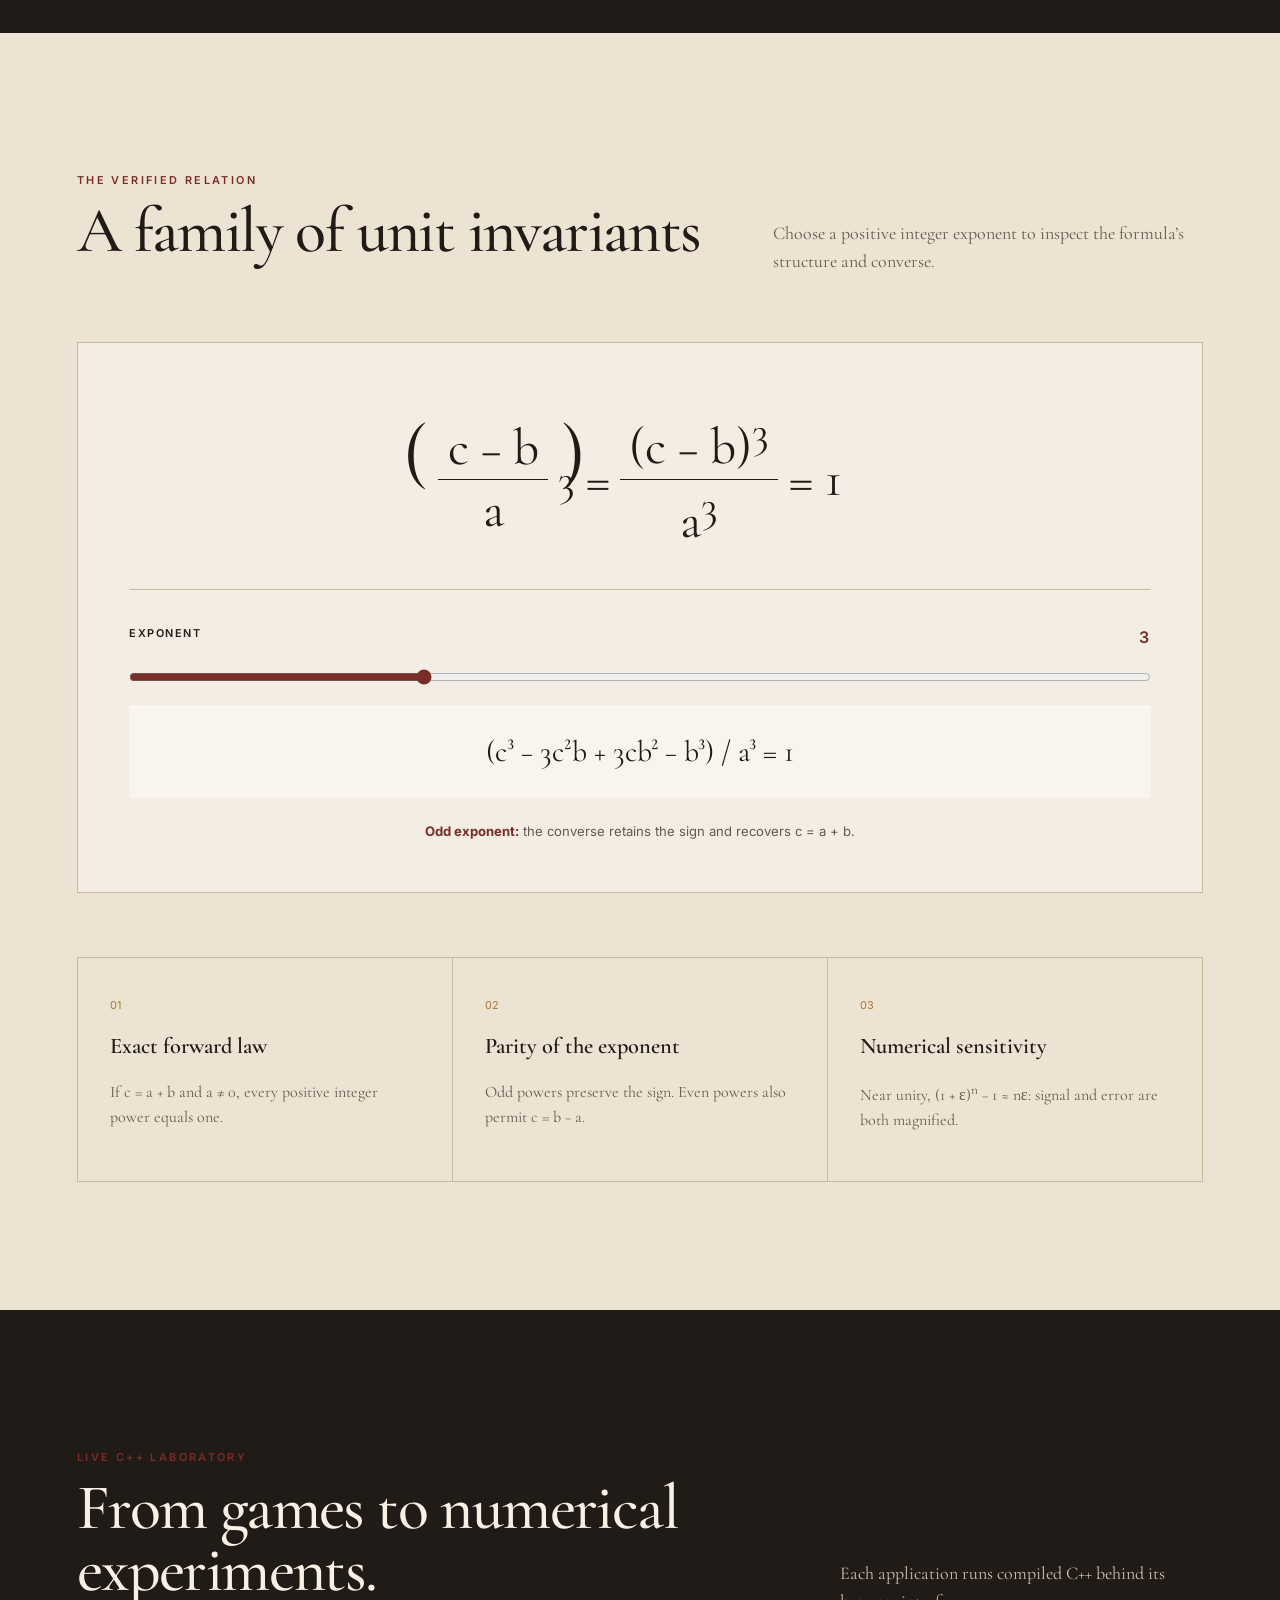
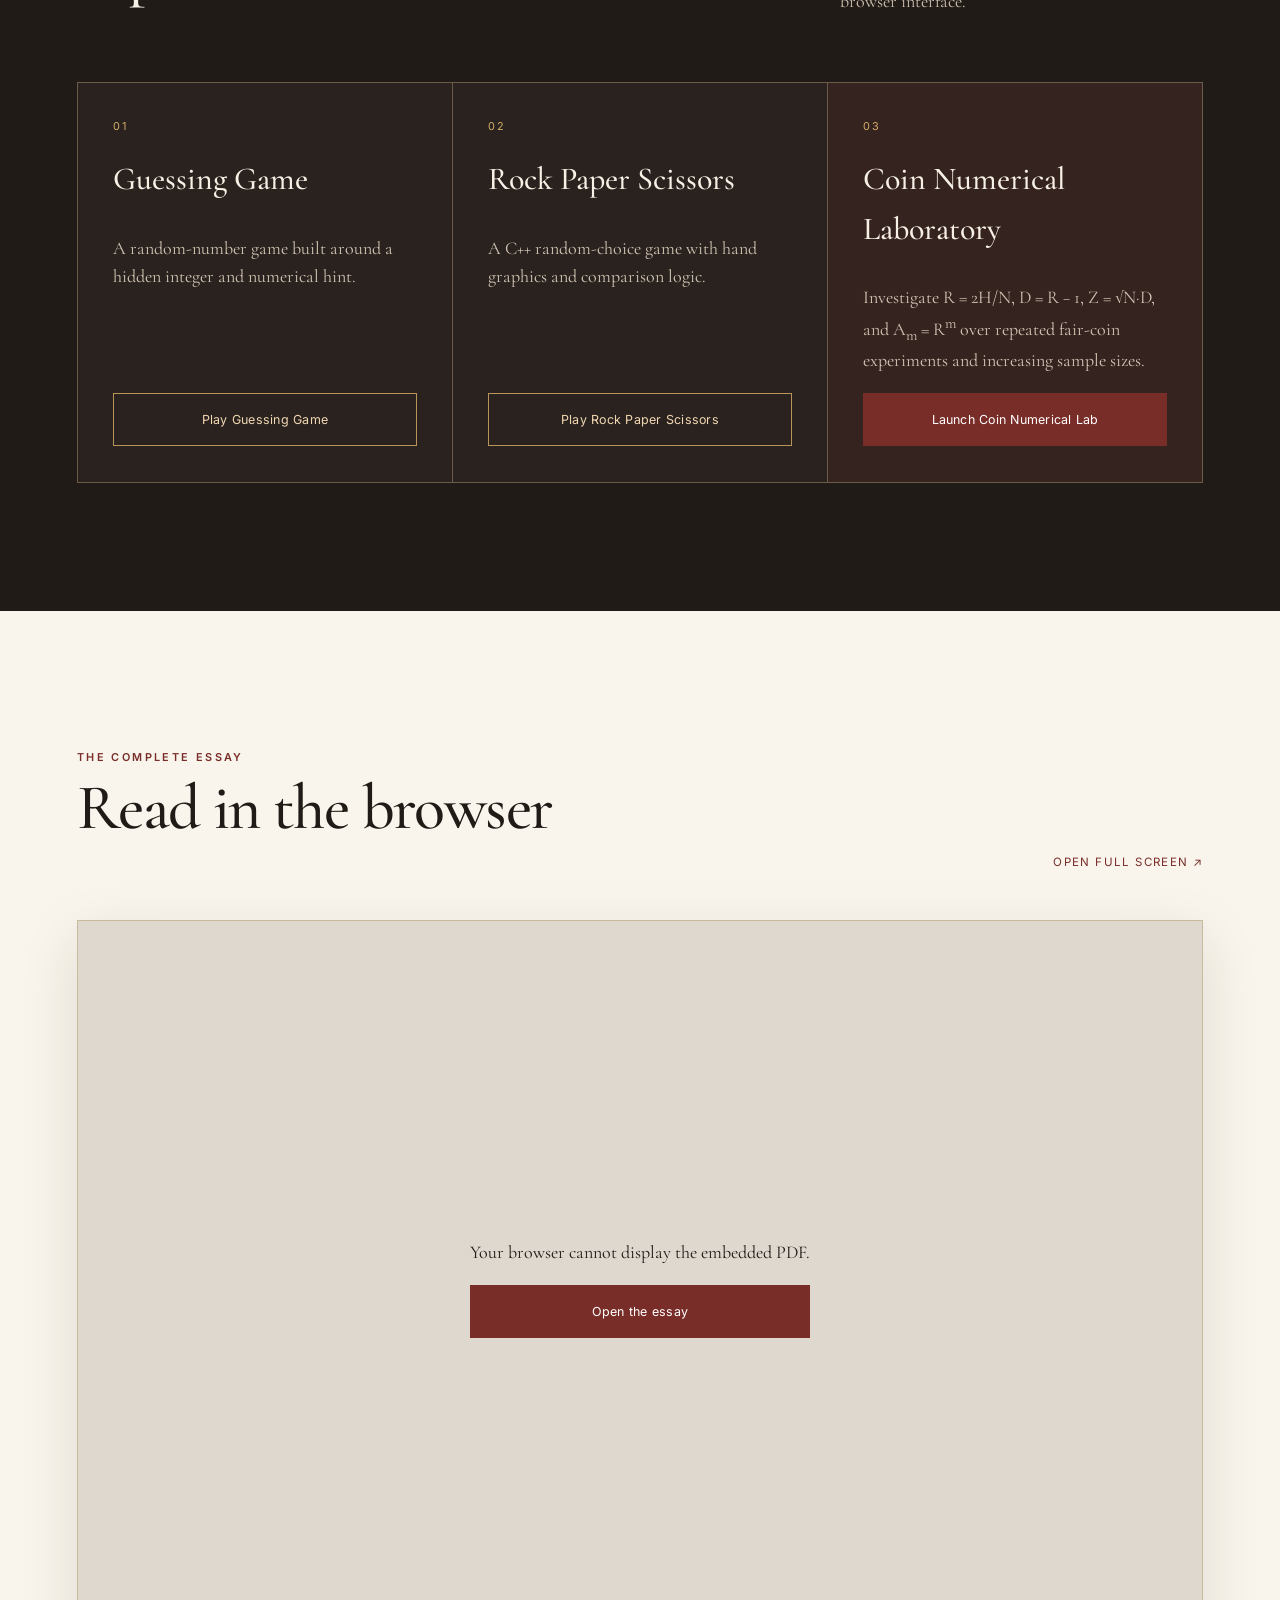
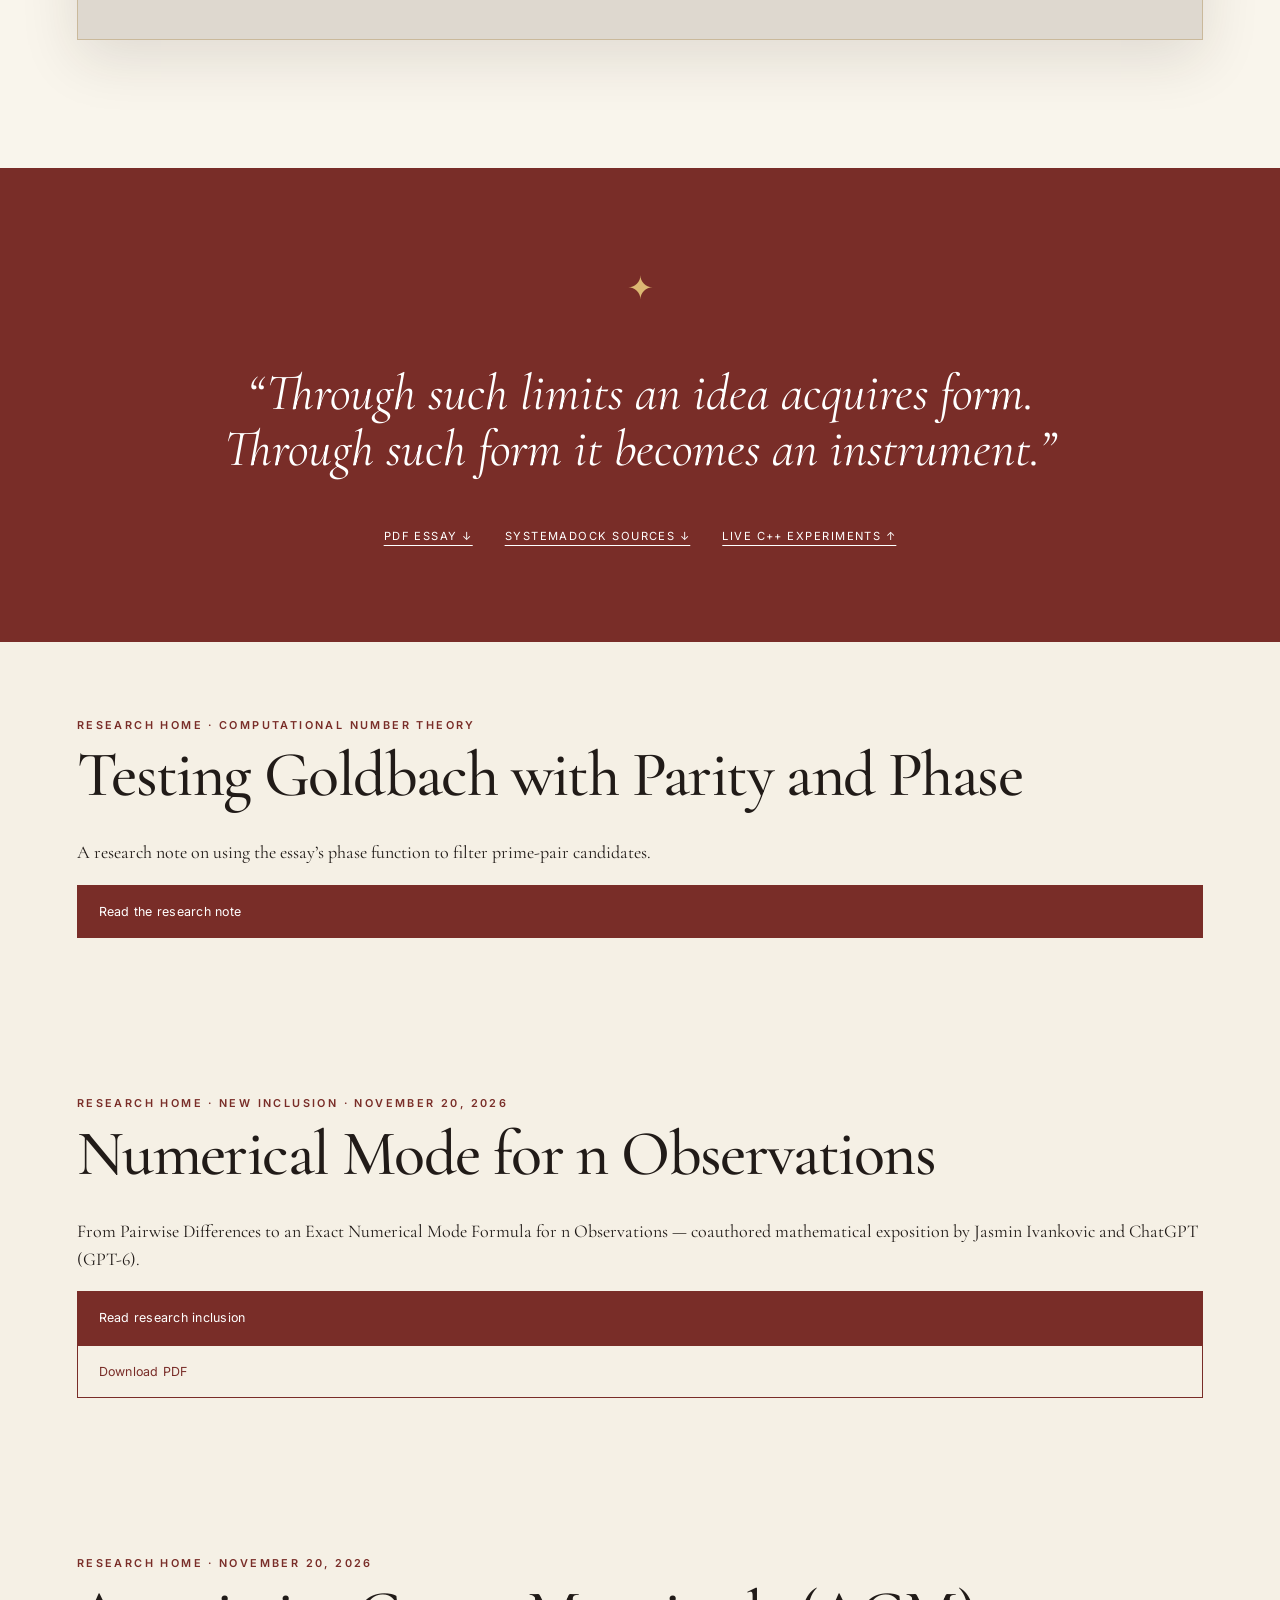
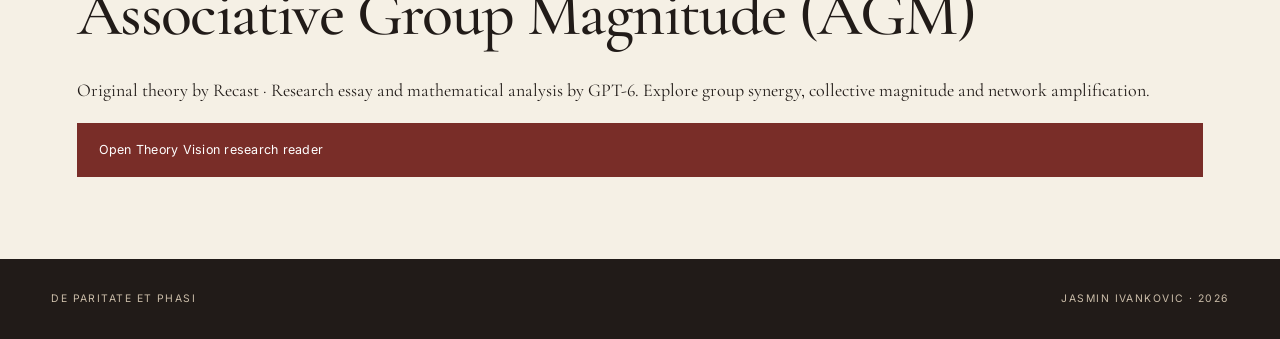
==== commit 95b4690c: "Publish Goldbach parity and phase research note" ====
--- a/index.html
+++ b/index.html
@@ -1 +1 @@
-<!doctype html><html lang="en"><head><meta charset="utf-8"/><meta name="viewport" content="width=device-width,initial-scale=1"/><meta name="description" content="De Paritate et Phasi — numerical analysis essay and live C++ experiments by Jasmin Ivankovic."/><title>De Paritate et Phasi · Jasmin Ivankovic</title><link rel="stylesheet" href="styles.css"/></head><body><a class="skip" href="#main">Skip to essay</a><header class="masthead"><a class="seal" href="#top">D·P</a><nav><a href="#argument">Argument</a><a href="#formula">Formula</a><a href="#experiments">Experiments</a><a href="#reader">Reader</a></nav><a class="small-download" href="De-Paritate-et-Phasi.pdf" download>Download PDF</a></header><main id="main"><section class="hero" id="top"><p class="eyebrow">A numerical-analysis essay · August 2026</p><div class="rule"></div><h1>De Paritate<br><span>et Phasi</span></h1><p class="translation">On Parity and Phase</p><p class="subtitle">An Essay on Additive Form, Numerical Invariance,<br class="desktop-only"/> and the Discipline of Applied Discovery</p><p class="author">Jasmin Ivankovic</p><div class="hero-actions"><a class="button primary" href="De-Paritate-et-Phasi.pdf" download><span>Download the essay</span><small>PDF · 17 pages</small></a><a class="button secondary" href="#experiments"><span>Open live experiments</span><small>C++ games + numerical laboratory</small></a></div><a class="scroll-cue" href="#argument">↓</a></section><section class="argument section" id="argument"><div class="section-number">I</div><div class="section-copy"><p class="eyebrow">Argumentum</p><h2>From an elementary identity<br/>to a numerical instrument.</h2><p class="lead">The essay begins with the exact additive form <em>c = a + b</em>. It asks what becomes possible when reconstruction is joined to a carefully defined symmetry: closure can be measured, phase can be tested, and conjecture can be separated from proof.</p></div><blockquote>“The decisive passage is not from number to number, but from an elementary identity to a disciplined instrument of inquiry.”</blockquote></section><section class="formula-section section" id="formula"><div class="formula-heading"><div><p class="eyebrow">The verified relation</p><h2>A family of unit invariants</h2></div><p>Choose a positive integer exponent to inspect the formula’s structure and converse.</p></div><div class="formula-card"><div class="formula-display"><span class="fraction paren"><span>c − b</span><span>a</span></span><sup id="power-label">n</sup><span>=</span><span class="fraction"><span>(c − b)<sup id="power-label-2">n</sup></span><span>a<sup id="power-label-3">n</sup></span></span><span>= 1</span></div><div class="explorer"><label for="power">Exponent <output id="power-output">3</output></label><input id="power" type="range" min="1" max="8" value="3" step="1"/><div class="expansion" id="expansion">(c³ − 3c²b + 3cb² − b³) / a³ = 1</div><div class="verdict" id="verdict"><strong>Odd exponent:</strong> the converse retains the sign and recovers c = a + b.</div></div></div><div class="principles"><article><span>01</span><h3>Exact forward law</h3><p>If c = a + b and a ≠ 0, every positive integer power equals one.</p></article><article><span>02</span><h3>Parity of the exponent</h3><p>Odd powers preserve the sign. Even powers also permit c = b − a.</p></article><article><span>03</span><h3>Numerical sensitivity</h3><p>Near unity, (1 + ε)<sup>n</sup> − 1 ≈ nε: signal and error are both magnified.</p></article></div></section><section class="experiments-section section" id="experiments"><div class="formula-heading"><div><p class="eyebrow">Live C++ laboratory</p><h2>From games to numerical experiments.</h2></div><p>Each application runs compiled C++ behind its browser interface.</p></div><div class="experiment-grid"><article class="experiment-card"><span class="experiment-number">01</span><h3>Guessing Game</h3><p>A random-number game built around a hidden integer and numerical hint.</p><a class="button secondary" href="https://guessing-game.onrender.com" target="_blank" rel="noopener">Play Guessing Game</a></article><article class="experiment-card"><span class="experiment-number">02</span><h3>Rock Paper Scissors</h3><p>A C++ random-choice game with hand graphics and comparison logic.</p><a class="button secondary" href="https://rock-paper-scissors.onrender.com" target="_blank" rel="noopener">Play Rock Paper Scissors</a></article><article class="experiment-card featured"><span class="experiment-number">03</span><h3>Coin Numerical Laboratory</h3><p>Investigate R = 2H/N, D = R − 1, Z = √N·D, and A<sub>m</sub> = R<sup>m</sup> over repeated fair-coin experiments and increasing sample sizes.</p><a class="button primary" href="https://coin-numerical-lab.onrender.com" target="_blank" rel="noopener">Launch Coin Numerical Lab</a></article></div></section><section class="reader-section section" id="reader"><div class="reader-heading"><div><p class="eyebrow">The complete essay</p><h2>Read in the browser</h2></div><a class="text-link" href="De-Paritate-et-Phasi.pdf" target="_blank" rel="noopener">Open full screen ↗</a></div><div class="reader-shell"><object data="De-Paritate-et-Phasi.pdf#view=FitH" type="application/pdf"><div class="reader-fallback"><p>Your browser cannot display the embedded PDF.</p><a class="button primary" href="De-Paritate-et-Phasi.pdf">Open the essay</a></div></object></div></section><section class="closing section"><div class="ornament">✦</div><p>“Through such limits an idea acquires form.<br/>Through such form it becomes an instrument.”</p><div class="closing-actions"><a href="De-Paritate-et-Phasi.pdf" download>PDF Essay ↓</a><a href="De-Paritate-et-Phasi_Inst.zip" download>SystemaDock Sources ↓</a><a href="#experiments">Live C++ Experiments ↑</a></div></section><section class="section" id="research-inclusions" style="padding:4rem 6%;"><p class="eyebrow">Research Home · New inclusion · November 20, 2026</p><h2>Numerical Mode for n Observations</h2><p>From Pairwise Differences to an Exact Numerical Mode Formula for n Observations — coauthored mathematical exposition by Jasmin Ivankovic and ChatGPT (GPT-6).</p><p><a class="button primary" href="numerical-mode.html">Read research inclusion</a> <a class="button secondary" href="Numerical-Mode-n-Observations.pdf" download>Download PDF</a></p></section><section class="section" id="agm-research" style="padding:4rem 6%;"><p class="eyebrow">Research Home · November 20, 2026</p><h2>Associative Group Magnitude (AGM)</h2><p>Original theory by Recast · Research essay and mathematical analysis by GPT-6. Explore group synergy, collective magnitude and network amplification.</p><p><a class="button primary" href="agm-associative-group-magnitude.html">Open Theory Vision research reader</a></p></section></main><footer><span>De Paritate et Phasi</span><span>Jasmin Ivankovic · 2026</span></footer><script src="script.js"></script></body></html>
+<!doctype html><html lang="en"><head><meta charset="utf-8"/><meta name="viewport" content="width=device-width,initial-scale=1"/><meta name="description" content="De Paritate et Phasi — numerical analysis essay and live C++ experiments by Jasmin Ivankovic."/><title>De Paritate et Phasi · Jasmin Ivankovic</title><link rel="stylesheet" href="styles.css"/></head><body><a class="skip" href="#main">Skip to essay</a><header class="masthead"><a class="seal" href="#top">D·P</a><nav><a href="#argument">Argument</a><a href="#formula">Formula</a><a href="#experiments">Experiments</a><a href="#reader">Reader</a></nav><a class="small-download" href="De-Paritate-et-Phasi.pdf" download>Download PDF</a></header><main id="main"><section class="hero" id="top"><p class="eyebrow">A numerical-analysis essay · August 2026</p><div class="rule"></div><h1>De Paritate<br><span>et Phasi</span></h1><p class="translation">On Parity and Phase</p><p class="subtitle">An Essay on Additive Form, Numerical Invariance,<br class="desktop-only"/> and the Discipline of Applied Discovery</p><p class="author">Jasmin Ivankovic</p><div class="hero-actions"><a class="button primary" href="De-Paritate-et-Phasi.pdf" download><span>Download the essay</span><small>PDF · 17 pages</small></a><a class="button secondary" href="#experiments"><span>Open live experiments</span><small>C++ games + numerical laboratory</small></a></div><a class="scroll-cue" href="#argument">↓</a></section><section class="argument section" id="argument"><div class="section-number">I</div><div class="section-copy"><p class="eyebrow">Argumentum</p><h2>From an elementary identity<br/>to a numerical instrument.</h2><p class="lead">The essay begins with the exact additive form <em>c = a + b</em>. It asks what becomes possible when reconstruction is joined to a carefully defined symmetry: closure can be measured, phase can be tested, and conjecture can be separated from proof.</p></div><blockquote>“The decisive passage is not from number to number, but from an elementary identity to a disciplined instrument of inquiry.”</blockquote></section><section class="formula-section section" id="formula"><div class="formula-heading"><div><p class="eyebrow">The verified relation</p><h2>A family of unit invariants</h2></div><p>Choose a positive integer exponent to inspect the formula’s structure and converse.</p></div><div class="formula-card"><div class="formula-display"><span class="fraction paren"><span>c − b</span><span>a</span></span><sup id="power-label">n</sup><span>=</span><span class="fraction"><span>(c − b)<sup id="power-label-2">n</sup></span><span>a<sup id="power-label-3">n</sup></span></span><span>= 1</span></div><div class="explorer"><label for="power">Exponent <output id="power-output">3</output></label><input id="power" type="range" min="1" max="8" value="3" step="1"/><div class="expansion" id="expansion">(c³ − 3c²b + 3cb² − b³) / a³ = 1</div><div class="verdict" id="verdict"><strong>Odd exponent:</strong> the converse retains the sign and recovers c = a + b.</div></div></div><div class="principles"><article><span>01</span><h3>Exact forward law</h3><p>If c = a + b and a ≠ 0, every positive integer power equals one.</p></article><article><span>02</span><h3>Parity of the exponent</h3><p>Odd powers preserve the sign. Even powers also permit c = b − a.</p></article><article><span>03</span><h3>Numerical sensitivity</h3><p>Near unity, (1 + ε)<sup>n</sup> − 1 ≈ nε: signal and error are both magnified.</p></article></div></section><section class="experiments-section section" id="experiments"><div class="formula-heading"><div><p class="eyebrow">Live C++ laboratory</p><h2>From games to numerical experiments.</h2></div><p>Each application runs compiled C++ behind its browser interface.</p></div><div class="experiment-grid"><article class="experiment-card"><span class="experiment-number">01</span><h3>Guessing Game</h3><p>A random-number game built around a hidden integer and numerical hint.</p><a class="button secondary" href="https://guessing-game.onrender.com" target="_blank" rel="noopener">Play Guessing Game</a></article><article class="experiment-card"><span class="experiment-number">02</span><h3>Rock Paper Scissors</h3><p>A C++ random-choice game with hand graphics and comparison logic.</p><a class="button secondary" href="https://rock-paper-scissors.onrender.com" target="_blank" rel="noopener">Play Rock Paper Scissors</a></article><article class="experiment-card featured"><span class="experiment-number">03</span><h3>Coin Numerical Laboratory</h3><p>Investigate R = 2H/N, D = R − 1, Z = √N·D, and A<sub>m</sub> = R<sup>m</sup> over repeated fair-coin experiments and increasing sample sizes.</p><a class="button primary" href="https://coin-numerical-lab.onrender.com" target="_blank" rel="noopener">Launch Coin Numerical Lab</a></article></div></section><section class="reader-section section" id="reader"><div class="reader-heading"><div><p class="eyebrow">The complete essay</p><h2>Read in the browser</h2></div><a class="text-link" href="De-Paritate-et-Phasi.pdf" target="_blank" rel="noopener">Open full screen ↗</a></div><div class="reader-shell"><object data="De-Paritate-et-Phasi.pdf#view=FitH" type="application/pdf"><div class="reader-fallback"><p>Your browser cannot display the embedded PDF.</p><a class="button primary" href="De-Paritate-et-Phasi.pdf">Open the essay</a></div></object></div></section><section class="closing section"><div class="ornament">✦</div><p>“Through such limits an idea acquires form.<br/>Through such form it becomes an instrument.”</p><div class="closing-actions"><a href="De-Paritate-et-Phasi.pdf" download>PDF Essay ↓</a><a href="De-Paritate-et-Phasi_Inst.zip" download>SystemaDock Sources ↓</a><a href="#experiments">Live C++ Experiments ↑</a></div></section><section class="section" id="goldbach-phase" style="padding:4rem 6%;"><p class="eyebrow">Research Home · Computational number theory</p><h2>Testing Goldbach with Parity and Phase</h2><p>A research note on using the essay’s phase function to filter prime-pair candidates.</p><p><a class="button primary" href="home/goldbach-phase.html">Read the research note</a></p></section><section class="section" id="research-inclusions" style="padding:4rem 6%;"><p class="eyebrow">Research Home · New inclusion · November 20, 2026</p><h2>Numerical Mode for n Observations</h2><p>From Pairwise Differences to an Exact Numerical Mode Formula for n Observations — coauthored mathematical exposition by Jasmin Ivankovic and ChatGPT (GPT-6).</p><p><a class="button primary" href="numerical-mode.html">Read research inclusion</a> <a class="button secondary" href="Numerical-Mode-n-Observations.pdf" download>Download PDF</a></p></section><section class="section" id="agm-research" style="padding:4rem 6%;"><p class="eyebrow">Research Home · November 20, 2026</p><h2>Associative Group Magnitude (AGM)</h2><p>Original theory by Recast · Research essay and mathematical analysis by GPT-6. Explore group synergy, collective magnitude and network amplification.</p><p><a class="button primary" href="agm-associative-group-magnitude.html">Open Theory Vision research reader</a></p></section></main><footer><span>De Paritate et Phasi</span><span>Jasmin Ivankovic · 2026</span></footer><script src="script.js"></script></body></html>
